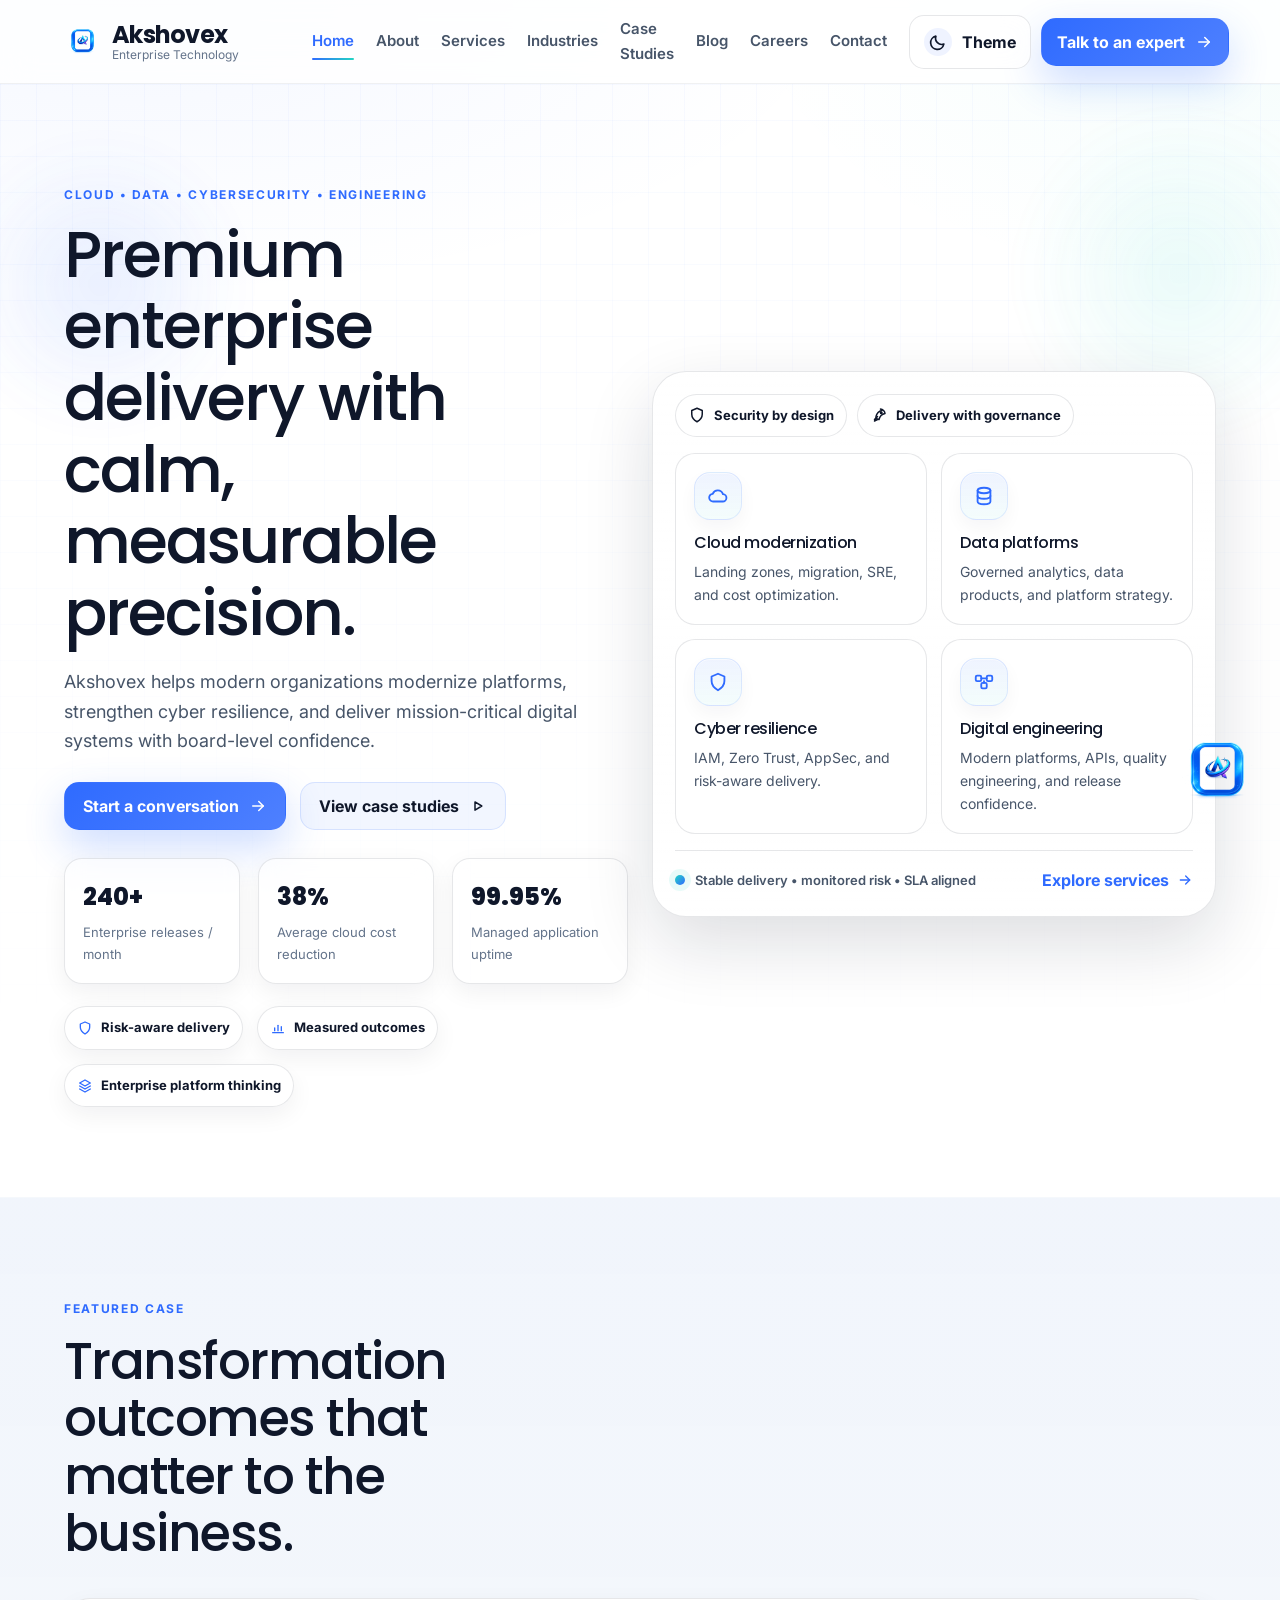
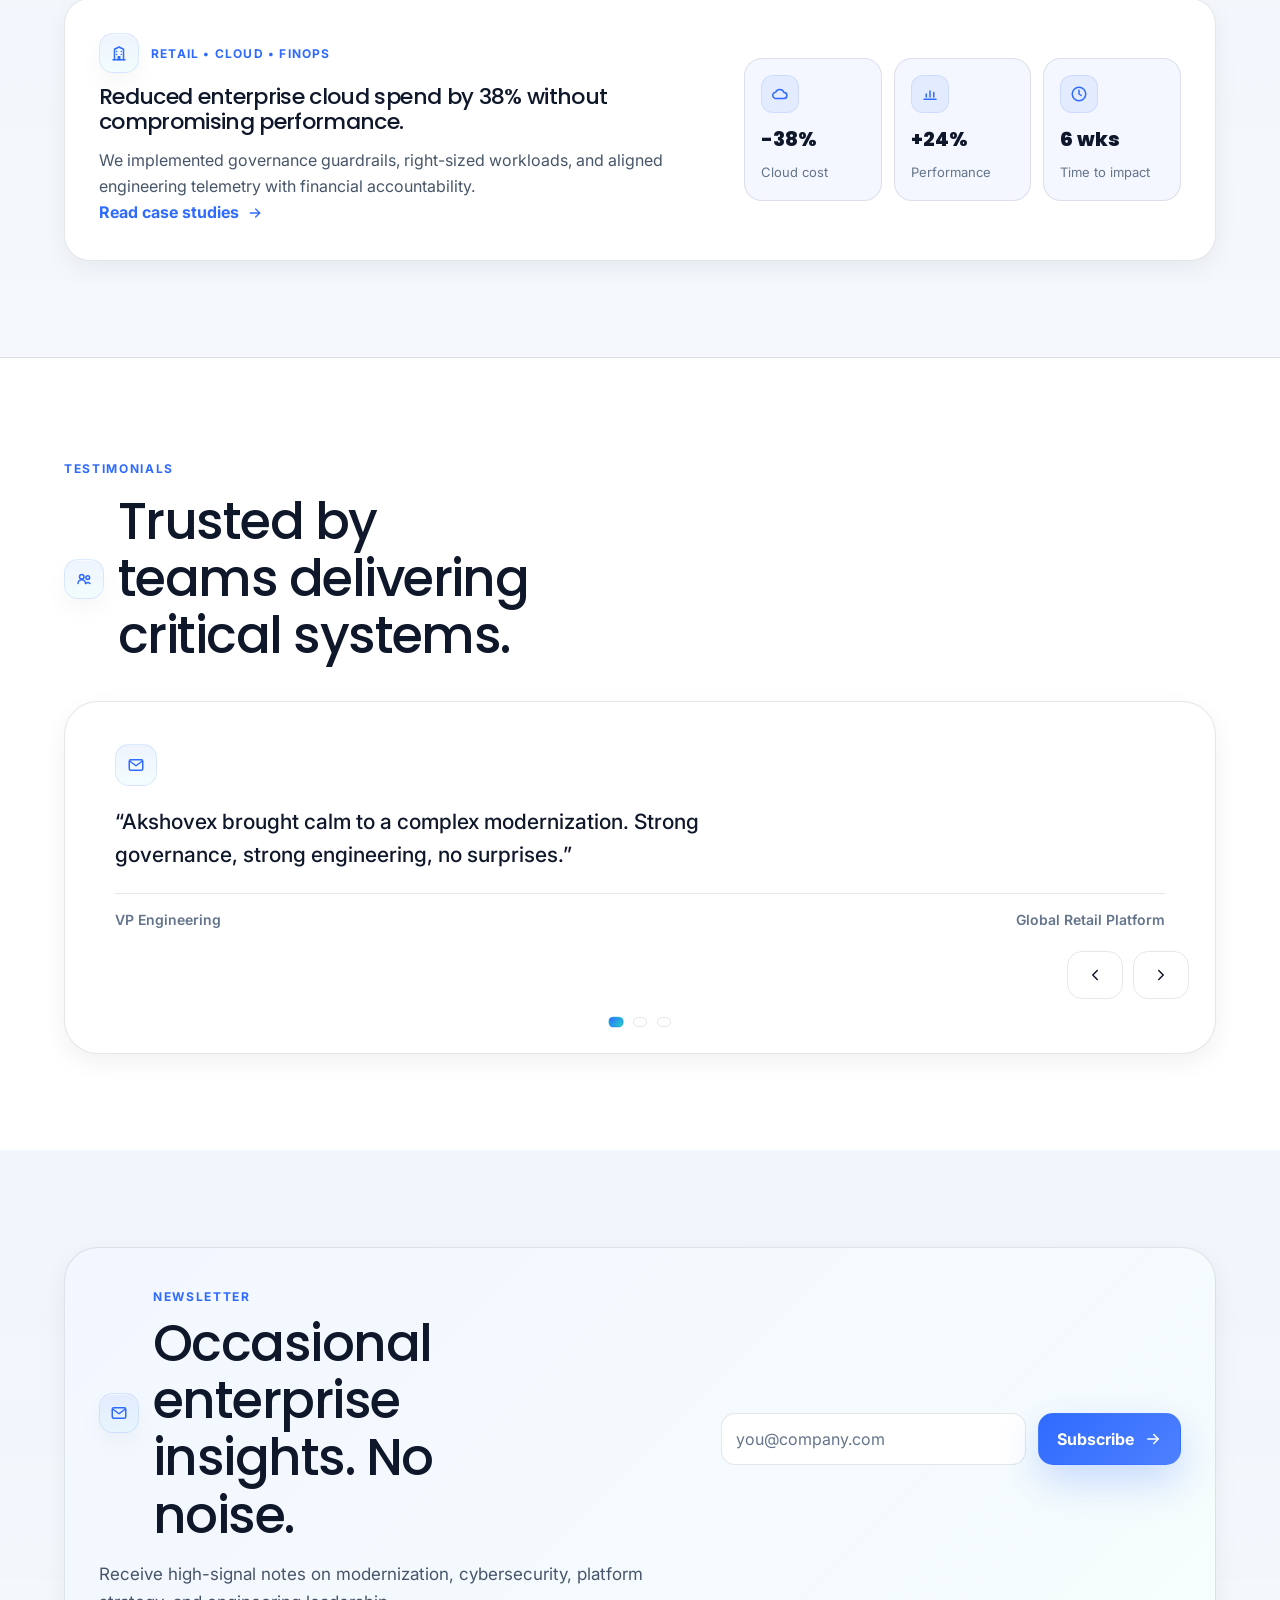
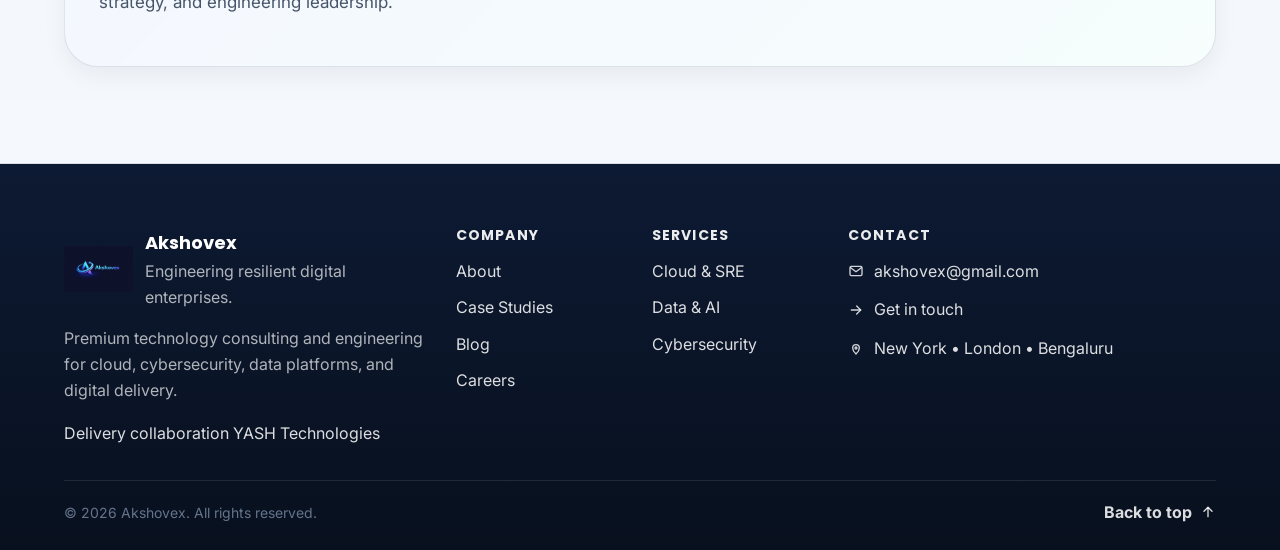
==== index.html @ a8eb772f "Update index.html" ====
<!doctype html>
<html lang="en" class="no-js" data-page="home">
<head>
  <meta charset="utf-8" />
  <meta name="viewport" content="width=device-width, initial-scale=1" />

  <title>Akshovex — Engineering resilient digital enterprises</title>
  <meta
    name="description"
    content="Akshovex is a premium enterprise technology partner for cloud, cybersecurity, data platforms, and digital engineering."
  />
  <meta name="theme-color" content="#2F6BFF" />
  <meta name="robots" content="index, follow" />
  <link rel="canonical" href="https://www.akshovex.com/" />

  <meta property="og:title" content="Akshovex — Engineering resilient digital enterprises" />
  <meta
    property="og:description"
    content="Premium enterprise consulting and engineering for cloud, data, security, and digital platforms."
  />
  <meta property="og:type" content="website" />
  <meta property="og:url" content="https://www.akshovex.com/" />

  <link rel="preconnect" href="https://fonts.googleapis.com" />
  <link rel="preconnect" href="https://fonts.gstatic.com" crossorigin />
  <link
    href="https://fonts.googleapis.com/css2?family=Inter:wght@400;500;600;700&family=Poppins:wght@600;700;800&display=swap"
    rel="stylesheet"
  />

  <link
    href="https://cdn.jsdelivr.net/npm/bootstrap@5.3.3/dist/css/bootstrap.min.css"
    rel="stylesheet"
    integrity="sha384-QWTKZyjpPEjISv5WaRU9OFeRpok6YctnYmDr5pNlyT2bRjXh0JMhjY6hW+ALEwIH"
    crossorigin="anonymous"
  />

  <link rel="stylesheet" href="main.css" />
</head>

<body>
  <svg xmlns="http://www.w3.org/2000/svg" style="position:absolute;width:0;height:0;overflow:hidden">
    <symbol id="icon-arrow" viewBox="0 0 24 24">
      <path d="M5 12h14" fill="none" stroke="currentColor" stroke-width="2" stroke-linecap="round" stroke-linejoin="round"/>
      <path d="M13 6l6 6-6 6" fill="none" stroke="currentColor" stroke-width="2" stroke-linecap="round" stroke-linejoin="round"/>
    </symbol>

    <symbol id="icon-arrow-up" viewBox="0 0 24 24">
      <path d="M12 19V5" fill="none" stroke="currentColor" stroke-width="2" stroke-linecap="round" stroke-linejoin="round"/>
      <path d="M6 11l6-6 6 6" fill="none" stroke="currentColor" stroke-width="2" stroke-linecap="round" stroke-linejoin="round"/>
    </symbol>

    <symbol id="icon-play" viewBox="0 0 24 24">
      <path d="M8 6.5l9 5.5-9 5.5z" fill="none" stroke="currentColor" stroke-width="2" stroke-linecap="round" stroke-linejoin="round"/>
    </symbol>

    <symbol id="icon-moon" viewBox="0 0 24 24">
      <path d="M19 14.5A7.5 7.5 0 0 1 9.5 5a8 8 0 1 0 9.5 9.5z" fill="none" stroke="currentColor" stroke-width="2" stroke-linecap="round" stroke-linejoin="round"/>
    </symbol>

    <symbol id="icon-sun" viewBox="0 0 24 24">
      <circle cx="12" cy="12" r="4" fill="none" stroke="currentColor" stroke-width="2" stroke-linecap="round" stroke-linejoin="round"/>
      <path d="M12 2v2.5" fill="none" stroke="currentColor" stroke-width="2" stroke-linecap="round" stroke-linejoin="round"/>
      <path d="M12 19.5V22" fill="none" stroke="currentColor" stroke-width="2" stroke-linecap="round" stroke-linejoin="round"/>
      <path d="M2 12h2.5" fill="none" stroke="currentColor" stroke-width="2" stroke-linecap="round" stroke-linejoin="round"/>
      <path d="M19.5 12H22" fill="none" stroke="currentColor" stroke-width="2" stroke-linecap="round" stroke-linejoin="round"/>
      <path d="M4.9 4.9l1.8 1.8" fill="none" stroke="currentColor" stroke-width="2" stroke-linecap="round" stroke-linejoin="round"/>
      <path d="M17.3 17.3l1.8 1.8" fill="none" stroke="currentColor" stroke-width="2" stroke-linecap="round" stroke-linejoin="round"/>
      <path d="M4.9 19.1l1.8-1.8" fill="none" stroke="currentColor" stroke-width="2" stroke-linecap="round" stroke-linejoin="round"/>
      <path d="M17.3 6.7l1.8-1.8" fill="none" stroke="currentColor" stroke-width="2" stroke-linecap="round" stroke-linejoin="round"/>
    </symbol>

    <symbol id="icon-chevron-left" viewBox="0 0 24 24">
      <path d="M15 18l-6-6 6-6" fill="none" stroke="currentColor" stroke-width="2" stroke-linecap="round" stroke-linejoin="round"/>
    </symbol>

    <symbol id="icon-chevron-right" viewBox="0 0 24 24">
      <path d="M9 18l6-6-6-6" fill="none" stroke="currentColor" stroke-width="2" stroke-linecap="round" stroke-linejoin="round"/>
    </symbol>

    <symbol id="icon-cloud" viewBox="0 0 24 24">
      <path d="M7 18h10a4 4 0 0 0 .4-8A6 6 0 0 0 6.2 9.6 3.5 3.5 0 0 0 7 18z" fill="none" stroke="currentColor" stroke-width="2" stroke-linecap="round" stroke-linejoin="round"/>
    </symbol>

    <symbol id="icon-data" viewBox="0 0 24 24">
      <rect x="4" y="5" width="16" height="4" rx="1" fill="none" stroke="currentColor" stroke-width="2" stroke-linecap="round" stroke-linejoin="round"/>
      <rect x="4" y="10" width="11" height="4" rx="1" fill="none" stroke="currentColor" stroke-width="2" stroke-linecap="round" stroke-linejoin="round"/>
      <rect x="4" y="15" width="14" height="4" rx="1" fill="none" stroke="currentColor" stroke-width="2" stroke-linecap="round" stroke-linejoin="round"/>
    </symbol>

    <symbol id="icon-database" viewBox="0 0 24 24">
      <ellipse cx="12" cy="6" rx="7" ry="3" fill="none" stroke="currentColor" stroke-width="2" stroke-linecap="round" stroke-linejoin="round"/>
      <path d="M5 6v6c0 1.7 3.1 3 7 3s7-1.3 7-3V6" fill="none" stroke="currentColor" stroke-width="2" stroke-linecap="round" stroke-linejoin="round"/>
      <path d="M5 12v6c0 1.7 3.1 3 7 3s7-1.3 7-3v-6" fill="none" stroke="currentColor" stroke-width="2" stroke-linecap="round" stroke-linejoin="round"/>
    </symbol>

    <symbol id="icon-lock" viewBox="0 0 24 24">
      <rect x="5" y="11" width="14" height="9" rx="2" fill="none" stroke="currentColor" stroke-width="2" stroke-linecap="round" stroke-linejoin="round"/>
      <path d="M8 11V8a4 4 0 0 1 8 0v3" fill="none" stroke="currentColor" stroke-width="2" stroke-linecap="round" stroke-linejoin="round"/>
    </symbol>

    <symbol id="icon-code" viewBox="0 0 24 24">
      <path d="M9 8l-4 4 4 4" fill="none" stroke="currentColor" stroke-width="2" stroke-linecap="round" stroke-linejoin="round"/>
      <path d="M15 8l4 4-4 4" fill="none" stroke="currentColor" stroke-width="2" stroke-linecap="round" stroke-linejoin="round"/>
      <path d="M13 5l-2 14" fill="none" stroke="currentColor" stroke-width="2" stroke-linecap="round" stroke-linejoin="round"/>
    </symbol>

    <symbol id="icon-shield" viewBox="0 0 24 24">
      <path d="M12 3l7 3v5c0 5-3.5 8-7 10-3.5-2-7-5-7-10V6l7-3z" fill="none" stroke="currentColor" stroke-width="2" stroke-linecap="round" stroke-linejoin="round"/>
    </symbol>

    <symbol id="icon-rocket" viewBox="0 0 24 24">
      <path d="M14 4c3 0 6 3 6 6-4 .9-7.1 4-8 8-3 0-4-1-4-4 .9-4 4-7.1 8-8z" fill="none" stroke="currentColor" stroke-width="2" stroke-linecap="round" stroke-linejoin="round"/>
      <path d="M10 14l-4 4" fill="none" stroke="currentColor" stroke-width="2" stroke-linecap="round" stroke-linejoin="round"/>
      <path d="M8 16l-2 4 4-2" fill="none" stroke="currentColor" stroke-width="2" stroke-linecap="round" stroke-linejoin="round"/>
      <circle cx="15" cy="9" r="1" fill="none" stroke="currentColor" stroke-width="2" stroke-linecap="round" stroke-linejoin="round"/>
    </symbol>

    <symbol id="icon-mail" viewBox="0 0 24 24">
      <rect x="3" y="5" width="18" height="14" rx="2" fill="none" stroke="currentColor" stroke-width="2" stroke-linecap="round" stroke-linejoin="round"/>
      <path d="M4 7l8 6 8-6" fill="none" stroke="currentColor" stroke-width="2" stroke-linecap="round" stroke-linejoin="round"/>
    </symbol>

    <symbol id="icon-location" viewBox="0 0 24 24">
      <path d="M12 21s-5-4.5-5-9a5 5 0 1 1 10 0c0 4.5-5 9-5 9z" fill="none" stroke="currentColor" stroke-width="2" stroke-linecap="round" stroke-linejoin="round"/>
      <circle cx="12" cy="12" r="1.5" fill="none" stroke="currentColor" stroke-width="2" stroke-linecap="round" stroke-linejoin="round"/>
    </symbol>

    <symbol id="icon-clock" viewBox="0 0 24 24">
      <circle cx="12" cy="12" r="9" fill="none" stroke="currentColor" stroke-width="2" stroke-linecap="round" stroke-linejoin="round"/>
      <path d="M12 7v5l3 2" fill="none" stroke="currentColor" stroke-width="2" stroke-linecap="round" stroke-linejoin="round"/>
    </symbol>

    <symbol id="icon-users" viewBox="0 0 24 24">
      <circle cx="9" cy="9" r="3" fill="none" stroke="currentColor" stroke-width="2" stroke-linecap="round" stroke-linejoin="round"/>
      <circle cx="17" cy="10" r="2.5" fill="none" stroke="currentColor" stroke-width="2" stroke-linecap="round" stroke-linejoin="round"/>
      <path d="M4 18a5 5 0 0 1 10 0" fill="none" stroke="currentColor" stroke-width="2" stroke-linecap="round" stroke-linejoin="round"/>
      <path d="M14.5 18a4 4 0 0 1 5.5 0" fill="none" stroke="currentColor" stroke-width="2" stroke-linecap="round" stroke-linejoin="round"/>
    </symbol>

    <symbol id="icon-analytics" viewBox="0 0 24 24">
      <path d="M4 19h16" fill="none" stroke="currentColor" stroke-width="2" stroke-linecap="round" stroke-linejoin="round"/>
      <path d="M7 16v-4" fill="none" stroke="currentColor" stroke-width="2" stroke-linecap="round" stroke-linejoin="round"/>
      <path d="M12 16V8" fill="none" stroke="currentColor" stroke-width="2" stroke-linecap="round" stroke-linejoin="round"/>
      <path d="M17 16v-6" fill="none" stroke="currentColor" stroke-width="2" stroke-linecap="round" stroke-linejoin="round"/>
    </symbol>

    <symbol id="icon-server" viewBox="0 0 24 24">
      <rect x="4" y="4" width="16" height="6" rx="1.5" fill="none" stroke="currentColor" stroke-width="2" stroke-linecap="round" stroke-linejoin="round"/>
      <rect x="4" y="14" width="16" height="6" rx="1.5" fill="none" stroke="currentColor" stroke-width="2" stroke-linecap="round" stroke-linejoin="round"/>
      <path d="M8 7h.01" fill="none" stroke="currentColor" stroke-width="2" stroke-linecap="round" stroke-linejoin="round"/>
      <path d="M8 17h.01" fill="none" stroke="currentColor" stroke-width="2" stroke-linecap="round" stroke-linejoin="round"/>
      <path d="M12 10v4" fill="none" stroke="currentColor" stroke-width="2" stroke-linecap="round" stroke-linejoin="round"/>
    </symbol>

    <symbol id="icon-ai" viewBox="0 0 24 24">
      <rect x="7" y="7" width="10" height="10" rx="2" fill="none" stroke="currentColor" stroke-width="2" stroke-linecap="round" stroke-linejoin="round"/>
      <path d="M9 2v3" fill="none" stroke="currentColor" stroke-width="2" stroke-linecap="round" stroke-linejoin="round"/>
      <path d="M15 2v3" fill="none" stroke="currentColor" stroke-width="2" stroke-linecap="round" stroke-linejoin="round"/>
      <path d="M9 19v3" fill="none" stroke="currentColor" stroke-width="2" stroke-linecap="round" stroke-linejoin="round"/>
      <path d="M15 19v3" fill="none" stroke="currentColor" stroke-width="2" stroke-linecap="round" stroke-linejoin="round"/>
      <path d="M2 9h3" fill="none" stroke="currentColor" stroke-width="2" stroke-linecap="round" stroke-linejoin="round"/>
      <path d="M2 15h3" fill="none" stroke="currentColor" stroke-width="2" stroke-linecap="round" stroke-linejoin="round"/>
      <path d="M19 9h3" fill="none" stroke="currentColor" stroke-width="2" stroke-linecap="round" stroke-linejoin="round"/>
      <path d="M19 15h3" fill="none" stroke="currentColor" stroke-width="2" stroke-linecap="round" stroke-linejoin="round"/>
      <path d="M10 14l2-4 2 4" fill="none" stroke="currentColor" stroke-width="2" stroke-linecap="round" stroke-linejoin="round"/>
      <path d="M10.8 12.5h2.4" fill="none" stroke="currentColor" stroke-width="2" stroke-linecap="round" stroke-linejoin="round"/>
    </symbol>

    <symbol id="icon-cybersecurity" viewBox="0 0 24 24">
      <path d="M12 3l7 3v5c0 5-3.5 8-7 10-3.5-2-7-5-7-10V6l7-3z" fill="none" stroke="currentColor" stroke-width="2" stroke-linecap="round" stroke-linejoin="round"/>
      <rect x="9" y="11" width="6" height="5" rx="1" fill="none" stroke="currentColor" stroke-width="2" stroke-linecap="round" stroke-linejoin="round"/>
      <path d="M10 11V9.8a2 2 0 1 1 4 0V11" fill="none" stroke="currentColor" stroke-width="2" stroke-linecap="round" stroke-linejoin="round"/>
    </symbol>

    <symbol id="icon-integration" viewBox="0 0 24 24">
      <rect x="3" y="5" width="6" height="6" rx="1.5" fill="none" stroke="currentColor" stroke-width="2" stroke-linecap="round" stroke-linejoin="round"/>
      <rect x="15" y="5" width="6" height="6" rx="1.5" fill="none" stroke="currentColor" stroke-width="2" stroke-linecap="round" stroke-linejoin="round"/>
      <rect x="9" y="13" width="6" height="6" rx="1.5" fill="none" stroke="currentColor" stroke-width="2" stroke-linecap="round" stroke-linejoin="round"/>
      <path d="M9 8h6" fill="none" stroke="currentColor" stroke-width="2" stroke-linecap="round" stroke-linejoin="round"/>
      <path d="M12 11v2" fill="none" stroke="currentColor" stroke-width="2" stroke-linecap="round" stroke-linejoin="round"/>
    </symbol>

    <symbol id="icon-platform" viewBox="0 0 24 24">
      <path d="M12 3l8 4.5-8 4.5-8-4.5 8-4.5z" fill="none" stroke="currentColor" stroke-width="2" stroke-linecap="round" stroke-linejoin="round"/>
      <path d="M4 12l8 4.5 8-4.5" fill="none" stroke="currentColor" stroke-width="2" stroke-linecap="round" stroke-linejoin="round"/>
      <path d="M4 16.5L12 21l8-4.5" fill="none" stroke="currentColor" stroke-width="2" stroke-linecap="round" stroke-linejoin="round"/>
    </symbol>

    <symbol id="icon-enterprise" viewBox="0 0 24 24">
      <path d="M4 21h16" fill="none" stroke="currentColor" stroke-width="2" stroke-linecap="round" stroke-linejoin="round"/>
      <path d="M6 21V7l6-3 6 3v14" fill="none" stroke="currentColor" stroke-width="2" stroke-linecap="round" stroke-linejoin="round"/>
      <path d="M9 10h.01" fill="none" stroke="currentColor" stroke-width="2" stroke-linecap="round" stroke-linejoin="round"/>
      <path d="M15 10h.01" fill="none" stroke="currentColor" stroke-width="2" stroke-linecap="round" stroke-linejoin="round"/>
      <path d="M9 14h.01" fill="none" stroke="currentColor" stroke-width="2" stroke-linecap="round" stroke-linejoin="round"/>
      <path d="M15 14h.01" fill="none" stroke="currentColor" stroke-width="2" stroke-linecap="round" stroke-linejoin="round"/>
      <path d="M11 21v-4h2v4" fill="none" stroke="currentColor" stroke-width="2" stroke-linecap="round" stroke-linejoin="round"/>
    </symbol>
  </svg>

  <a class="skip-link" href="#main">Skip to content</a>

  <div class="site-loader" id="siteLoader" aria-hidden="true">
    <div class="site-loader__inner" role="status" aria-label="Loading">
      <div class="site-loader__spinner"></div>
      <div class="site-loader__brand">Akshovex</div>
    </div>
  </div>

  <button class="back-to-top" id="backToTop" type="button" aria-label="Back to top">
    <svg class="icon" aria-hidden="true">
      <use href="#icon-arrow-up"></use>
    </svg>
  </button>

  <header class="site-header" id="top">
    <div class="container">
      <div class="site-header__inner">
        <a class="brand" href="index.html" aria-label="Akshovex home">
          <span class="brand__mark">
            <img src="logo-icon.png" alt="Akshovex logo">
          </span>

          <span class="brand__text">
            <span class="brand__name">Akshovex</span>
            <span class="brand__tag">Enterprise Technology</span>
          </span>
        </a>

        <nav class="site-nav" aria-label="Primary navigation">
          <button
            class="site-nav__toggle"
            id="navToggle"
            type="button"
            aria-label="Open menu"
            aria-controls="navMenu"
            aria-expanded="false"
          >
            <span class="site-nav__toggle-line"></span>
          </button>

          <div class="site-nav__menu" id="navMenu">
            <a class="site-nav__link is-active" href="index.html">Home</a>
            <a class="site-nav__link" href="about.html">About</a>
            <a class="site-nav__link" href="services.html">Services</a>
            <a class="site-nav__link" href="industries.html">Industries</a>
            <a class="site-nav__link" href="case-studies.html">Case Studies</a>
            <a class="site-nav__link" href="blog.html">Blog</a>
            <a class="site-nav__link" href="careers.html">Careers</a>
            <a class="site-nav__link" href="contact.html">Contact</a>

            <div class="site-nav__actions">
              <button
                class="btn btn--ghost btn--theme"
                id="themeToggle"
                type="button"
                aria-label="Toggle theme"
                title="Toggle theme"
              >
                <span class="btn__icon btn__icon--theme" aria-hidden="true">
                  <svg class="icon icon--theme" id="themeIcon" viewBox="0 0 24 24">
                    <use href="#icon-moon"></use>
                  </svg>
                </span>
                <span class="btn__label">Theme</span>
              </button>

              <a class="btn btn--primary" href="contact.html">
                <span class="btn__label">Talk to an expert</span>
                <span class="btn__icon" aria-hidden="true">
                  <svg class="icon">
                    <use href="#icon-arrow"></use>
                  </svg>
                </span>
              </a>
            </div>
          </div>
        </nav>
      </div>
    </div>
  </header>

  <main id="main">
    <section class="hero section hero--premium">
      <div class="hero__bg">
        <span class="hero__orb hero__orb--1" aria-hidden="true"></span>
        <span class="hero__orb hero__orb--2" aria-hidden="true"></span>
        <span class="hero__grid" aria-hidden="true"></span>
      </div>

      <div class="container">
        <div class="row align-items-center gy-5">
          <div class="col-lg-6">
            <p class="eyebrow reveal">Cloud • Data • Cybersecurity • Engineering</p>

            <h1 class="hero__title reveal">
              Premium enterprise delivery with calm, measurable precision.
            </h1>

            <p class="hero__text reveal">
              Akshovex helps modern organizations modernize platforms, strengthen cyber resilience,
              and deliver mission-critical digital systems with board-level confidence.
            </p>

            <div class="hero__actions reveal">
              <a class="btn btn--primary" href="contact.html">
                <span class="btn__label">Start a conversation</span>
                <span class="btn__icon" aria-hidden="true">
                  <svg class="icon">
                    <use href="#icon-arrow"></use>
                  </svg>
                </span>
              </a>

              <a class="btn btn--soft" href="case-studies.html">
                <span class="btn__label">View case studies</span>
                <span class="btn__icon" aria-hidden="true">
                  <svg class="icon">
                    <use href="#icon-play"></use>
                  </svg>
                </span>
              </a>
            </div>

            <div class="hero__stats reveal">
              <div class="stat">
                <span class="stat__value" data-counter data-to="240" data-suffix="+">0</span>
                <span class="stat__label">Enterprise releases / month</span>
              </div>

              <div class="stat">
                <span class="stat__value" data-counter data-to="38" data-suffix="%">0</span>
                <span class="stat__label">Average cloud cost reduction</span>
              </div>

              <div class="stat">
                <span class="stat__value" data-counter data-to="99.95" data-decimals="2" data-suffix="%">0</span>
                <span class="stat__label">Managed application uptime</span>
              </div>
            </div>

            <div class="hero-trust reveal" aria-label="Positioning highlights">
              <div class="hero-trust__item">
                <svg class="icon" aria-hidden="true">
                  <use href="#icon-shield"></use>
                </svg>
                <span>Risk-aware delivery</span>
              </div>

              <div class="hero-trust__item">
                <svg class="icon" aria-hidden="true">
                  <use href="#icon-analytics"></use>
                </svg>
                <span>Measured outcomes</span>
              </div>

              <div class="hero-trust__item">
                <svg class="icon" aria-hidden="true">
                  <use href="#icon-platform"></use>
                </svg>
                <span>Enterprise platform thinking</span>
              </div>
            </div>
          </div>

          <div class="col-lg-6">
            <div class="hero-panel reveal">
              <div class="hero-panel__badges">
                <span class="pill">
                  <svg class="icon" aria-hidden="true">
                    <use href="#icon-shield"></use>
                  </svg>
                  Security by design
                </span>

                <span class="pill">
                  <svg class="icon" aria-hidden="true">
                    <use href="#icon-rocket"></use>
                  </svg>
                  Delivery with governance
                </span>
              </div>

              <div class="hero-panel__grid">
                <article class="mini-card">
                  <div class="mini-card__icon">
                    <svg class="icon" aria-hidden="true">
                      <use href="#icon-cloud"></use>
                    </svg>
                  </div>
                  <h3 class="mini-card__title">Cloud modernization</h3>
                  <p class="mini-card__text">Landing zones, migration, SRE, and cost optimization.</p>
                </article>

                <article class="mini-card">
                  <div class="mini-card__icon">
                    <svg class="icon" aria-hidden="true">
                      <use href="#icon-database"></use>
                    </svg>
                  </div>
                  <h3 class="mini-card__title">Data platforms</h3>
                  <p class="mini-card__text">Governed analytics, data products, and platform strategy.</p>
                </article>

                <article class="mini-card">
                  <div class="mini-card__icon">
                    <svg class="icon" aria-hidden="true">
                      <use href="#icon-shield"></use>
                    </svg>
                  </div>
                  <h3 class="mini-card__title">Cyber resilience</h3>
                  <p class="mini-card__text">IAM, Zero Trust, AppSec, and risk-aware delivery.</p>
                </article>

                <article class="mini-card">
                  <div class="mini-card__icon">
                    <svg class="icon" aria-hidden="true">
                      <use href="#icon-integration"></use>
                    </svg>
                  </div>
                  <h3 class="mini-card__title">Digital engineering</h3>
                  <p class="mini-card__text">Modern platforms, APIs, quality engineering, and release confidence.</p>
                </article>
              </div>

              <div class="hero-panel__footer">
                <span class="signal">
                  <span class="signal__dot"></span>
                  Stable delivery • monitored risk • SLA aligned
                </span>

                <a class="text-link" href="services.html">
                  Explore services
                  <svg class="icon icon--sm" aria-hidden="true">
                    <use href="#icon-arrow"></use>
                  </svg>
                </a>
              </div>
            </div>
          </div>
        </div>
      </div>
    </section>

    <section class="section section--alt">
      <div class="container">
        <div class="section-heading">
          <p class="section-heading__kicker reveal">Featured case</p>
          <h2 class="section-heading__title reveal">Transformation outcomes that matter to the business.</h2>
        </div>

        <article class="card card--case reveal">
          <div class="row align-items-center g-4">
            <div class="col-lg-7">
              <div class="card__meta-wrap">
                <span class="icon-badge icon-badge--sm" aria-hidden="true">
                  <svg class="icon">
                    <use href="#icon-enterprise"></use>
                  </svg>
                </span>
                <p class="card__meta">Retail • Cloud • FinOps</p>
              </div>

              <h3 class="card__title">Reduced enterprise cloud spend by 38% without compromising performance.</h3>
              <p class="card__text">
                We implemented governance guardrails, right-sized workloads, and aligned engineering telemetry
                with financial accountability.
              </p>

              <a class="text-link" href="case-studies.html">
                Read case studies
                <svg class="icon icon--sm" aria-hidden="true">
                  <use href="#icon-arrow"></use>
                </svg>
              </a>
            </div>

            <div class="col-lg-5">
              <div class="metric-grid">
                <div class="metric">
                  <div class="metric__icon">
                    <svg class="icon" aria-hidden="true">
                      <use href="#icon-cloud"></use>
                    </svg>
                  </div>
                  <span class="metric__value">-38%</span>
                  <span class="metric__label">Cloud cost</span>
                </div>

                <div class="metric">
                  <div class="metric__icon">
                    <svg class="icon" aria-hidden="true">
                      <use href="#icon-analytics"></use>
                    </svg>
                  </div>
                  <span class="metric__value">+24%</span>
                  <span class="metric__label">Performance</span>
                </div>

                <div class="metric">
                  <div class="metric__icon">
                    <svg class="icon" aria-hidden="true">
                      <use href="#icon-clock"></use>
                    </svg>
                  </div>
                  <span class="metric__value">6 wks</span>
                  <span class="metric__label">Time to impact</span>
                </div>
              </div>
            </div>
          </div>
        </article>
      </div>
    </section>

    <section class="section">
      <div class="container">
        <div class="section-heading">
          <p class="section-heading__kicker reveal">Testimonials</p>
          <div class="section-heading__title-row reveal">
            <span class="icon-badge icon-badge--sm" aria-hidden="true">
              <svg class="icon">
                <use href="#icon-users"></use>
              </svg>
            </span>
            <h2 class="section-heading__title mb-0">Trusted by teams delivering critical systems.</h2>
          </div>
        </div>

        <div class="testimonial-slider reveal" data-slider>
          <div class="testimonial-slider__viewport">
            <div class="testimonial-slider__track" data-slider-track>
              <article class="testimonial-slide" data-slide>
                <div class="testimonial-slide__quote-icon" aria-hidden="true">
                  <svg class="icon">
                    <use href="#icon-mail"></use>
                  </svg>
                </div>
                <p class="testimonial-slide__text">
                  “Akshovex brought calm to a complex modernization. Strong governance, strong engineering, no surprises.”
                </p>
                <div class="testimonial-slide__meta">
                  <span>VP Engineering</span>
                  <span>Global Retail Platform</span>
                </div>
              </article>

              <article class="testimonial-slide" data-slide>
                <div class="testimonial-slide__quote-icon" aria-hidden="true">
                  <svg class="icon">
                    <use href="#icon-mail"></use>
                  </svg>
                </div>
                <p class="testimonial-slide__text">
                  “They improved release quality while increasing delivery velocity. The team operated like a true partner.”
                </p>
                <div class="testimonial-slide__meta">
                  <span>Bindhu Santhosh, Director of Digital Delivery</span>
                  <span>Healthcare Services</span>
                </div>
              </article>

              <article class="testimonial-slide" data-slide>
                <div class="testimonial-slide__quote-icon" aria-hidden="true">
                  <svg class="icon">
                    <use href="#icon-mail"></use>
                  </svg>
                </div>
                <p class="testimonial-slide__text">
                  “Security programs normally slow teams down. This one made us stronger and faster at the same time.”
                </p>
                <div class="testimonial-slide__meta">
                  <span>CISO Office</span>
                  <span>Financial Institution</span>
                </div>
              </article>
            </div>
          </div>

          <div class="testimonial-slider__controls">
            <button class="btn btn--ghost" type="button" data-slider-prev aria-label="Previous testimonial">
              <svg class="icon" aria-hidden="true">
                <use href="#icon-chevron-left"></use>
              </svg>
            </button>

            <button class="btn btn--ghost" type="button" data-slider-next aria-label="Next testimonial">
              <svg class="icon" aria-hidden="true">
                <use href="#icon-chevron-right"></use>
              </svg>
            </button>
          </div>

          <div class="testimonial-slider__dots">
            <button class="slider-dot is-active" type="button" data-slider-dot="0" aria-label="Go to slide 1"></button>
            <button class="slider-dot" type="button" data-slider-dot="1" aria-label="Go to slide 2"></button>
            <button class="slider-dot" type="button" data-slider-dot="2" aria-label="Go to slide 3"></button>
          </div>
        </div>
      </div>
    </section>

    <section class="section section--alt">
      <div class="container">
        <div class="newsletter reveal">
          <div class="newsletter__copy">
            <div class="section-heading__title-row">
              <span class="icon-badge icon-badge--sm" aria-hidden="true">
                <svg class="icon">
                  <use href="#icon-mail"></use>
                </svg>
              </span>
              <div>
                <p class="section-heading__kicker mb-2">Newsletter</p>
                <h2 class="section-heading__title mb-0">Occasional enterprise insights. No noise.</h2>
              </div>
            </div>

            <p class="section-heading__text mt-3">
              Receive high-signal notes on modernization, cybersecurity, platform strategy, and engineering leadership.
            </p>
          </div>

          <form
            class="newsletter__form"
            id="newsletterForm"
            action="https://formspree.io/f/meerzjlp"
            method="POST"
            novalidate
          >
            <label class="visually-hidden" for="newsletterEmail">Email address</label>
            <input
              class="input input--sm"
              type="email"
              id="newsletterEmail"
              name="email"
              placeholder="you@company.com"
              required
            />
            <button class="btn btn--primary" type="submit">
              <span class="btn__label">Subscribe</span>
              <span class="btn__icon" aria-hidden="true">
                <svg class="icon">
                  <use href="#icon-arrow"></use>
                </svg>
              </span>
            </button>
            <div class="form-status" id="newsletterStatus" role="status" aria-live="polite"></div>
          </form>
        </div>
      </div>
    </section>
  </main>

<footer class="site-footer" aria-label="Footer">
  <div class="container">
    <div class="row gy-4">
      <div class="col-lg-4">
        <div class="footer-brand">
          <div class="footer-brand__top">
            <span class="brand__mark">
              <img src="logo-full.png" alt="Akshovex logo">
            </span>

            <div>
              <div class="footer-brand__name">Akshovex</div>
              <div class="footer-brand__tag">Engineering resilient digital enterprises.</div>
            </div>
          </div>

          <p class="footer-brand__text">
            Premium technology consulting and engineering for cloud, cybersecurity, data platforms, and digital delivery.
          </p>
        </div>
      </div>

      <div class="col-6 col-lg-2">
        <h3 class="footer-title">Company</h3>
        <ul class="footer-list">
          <li><a href="about.html">About</a></li>
          <li><a href="case-studies.html">Case Studies</a></li>
          <li><a href="blog.html">Blog</a></li>
          <li><a href="careers.html">Careers</a></li>
        </ul>
      </div>

      <div class="col-6 col-lg-2">
        <h3 class="footer-title">Services</h3>
        <ul class="footer-list">
          <li><a href="services.html">Cloud &amp; SRE</a></li>
          <li><a href="services.html">Data &amp; AI</a></li>
          <li><a href="services.html">Cybersecurity</a></li>
        </ul>
      </div>

      <div class="col-lg-4">
        <h3 class="footer-title">Contact</h3>
        <ul class="footer-list footer-contact-list">
          <li>
            <a href="mailto:akshovex@gmail.com">
              <svg class="icon icon--sm" aria-hidden="true">
                <use href="#icon-mail"></use>
              </svg>
              <span>akshovex@gmail.com</span>
            </a>
          </li>

          <li>
            <a href="contact.html">
              <svg class="icon icon--sm" aria-hidden="true">
                <use href="#icon-arrow"></use>
              </svg>
              <span>Get in touch</span>
            </a>
          </li>

          <li>
            <span class="footer-contact-item">
              <svg class="icon icon--sm" aria-hidden="true">
                <use href="#icon-location"></use>
              </svg>
              <span>New York • London • Bengaluru</span>
            </span>
          </li>
        </ul>
      </div>
    </div>

    <div class="footer-collab-strip">
      <span class="footer-collab-strip__label">Delivery collaboration</span>
      <span class="footer-collab-strip__name">YASH Technologies</span>
    </div>

    <div class="site-footer__bottom">
      <small>© <span id="year"></span> Akshovex. All rights reserved.</small>
      <a class="text-link" href="#top">
        Back to top
        <svg class="icon icon--sm" aria-hidden="true">
          <use href="#icon-arrow-up"></use>
        </svg>
      </a>
    </div>
  </div>
</footer>

  <!-- Ask Akshovex Chatbot -->
  <button
    class="ak-chatbot-toggle"
    id="akChatbotToggle"
    type="button"
    aria-label="Open Ask Akshovex assistant"
    aria-controls="akChatbot"
    aria-expanded="false"
  >
    <span class="ak-chatbot-toggle__ring"></span>
    <span class="ak-chatbot-toggle__logo">
      <img src="logo-icon.png" alt="Akshovex assistant logo">
    </span>
  </button>

  <aside
    class="ak-chatbot"
    id="akChatbot"
    aria-label="Ask Akshovex chatbot"
    aria-hidden="true"
  >
    <div class="ak-chatbot__header">
      <div class="ak-chatbot__brand">
        <div class="ak-chatbot__avatar">
          <img src="logo-icon.png" alt="Ask Akshovex">
          <span class="ak-chatbot__status"></span>
        </div>

        <div>
          <h3 class="ak-chatbot__title">Ask Akshovex</h3>
          <p class="ak-chatbot__subtitle">Akshovex virtual assistant</p>
        </div>
      </div>

      <button
        class="ak-chatbot__close"
        id="akChatbotClose"
        type="button"
        aria-label="Close chatbot"
      >
        ×
      </button>
    </div>

    <div class="ak-chatbot__body" id="akChatbotBody">
      <div class="ak-chatbot__message ak-chatbot__message--bot">
        <div class="ak-chatbot__message-avatar">
          <img src="logo-icon.png" alt="Ask Akshovex">
        </div>
        <div class="ak-chatbot__bubble">
          Hello, I’m Ask Akshovex. I can help you explore Akshovex services, case studies, careers, contact options, and enterprise capabilities.
        </div>
      </div>
    </div>

    <div class="ak-chatbot__quick">
      <button class="ak-chatbot__chip" type="button" data-chatbot-question="What services do you offer?">
        Services
      </button>
      <button class="ak-chatbot__chip" type="button" data-chatbot-question="Show me case studies">
        Case Studies
      </button>
      <button class="ak-chatbot__chip" type="button" data-chatbot-question="How can I contact Akshovex?">
        Contact
      </button>
      <button class="ak-chatbot__chip" type="button" data-chatbot-question="Tell me about careers at Akshovex">
        Careers
      </button>
    </div>

    <form class="ak-chatbot__form" id="akChatbotForm">
      <label class="visually-hidden" for="akChatbotInput">Type your message</label>
      <input
        class="ak-chatbot__input"
        id="akChatbotInput"
        type="text"
        placeholder="Ask Akshovex something..."
        autocomplete="off"
      >
      <button class="ak-chatbot__send" type="submit" aria-label="Send message">
        Send
      </button>
    </form>
  </aside>

  <script src="main.js" defer></script>
</body>
</html>
---- main.css ----
/* =========================================================
   AKSHOVEX - MAIN CSS
   Premium enterprise design system
   Beginner-friendly version
   ========================================================= */

:root {
  --primary: #2f6bff;
  --primary-strong: #1f56d8;
  --accent: #23d5c3;
  --secondary: #0b1b3a;

  --bg: #ffffff;
  --bg-soft: #f5f8fc;
  --bg-alt: #edf3fb;
  --surface: #ffffff;
  --surface-2: #f8fbff;

  --text: #0f172a;
  --text-soft: #475569;
  --text-faint: #64748b;

  --border: rgba(15, 23, 42, 0.1);
  --border-strong: rgba(15, 23, 42, 0.16);

  --success: #0ea56b;
  --danger: #d92d20;
  --warning: #f59e0b;

  --shadow-sm: 0 8px 24px rgba(15, 23, 42, 0.06);
  --shadow-md: 0 18px 50px rgba(15, 23, 42, 0.1);
  --shadow-lg: 0 26px 70px rgba(15, 23, 42, 0.14);

  --radius-sm: 12px;
  --radius-md: 18px;
  --radius-lg: 26px;
  --radius-xl: 34px;

  --container: 1200px;
  --header-h: 84px;

  --space-1: 8px;
  --space-2: 12px;
  --space-3: 16px;
  --space-4: 20px;
  --space-5: 24px;
  --space-6: 32px;
  --space-7: 40px;
  --space-8: 56px;
  --space-9: 72px;
  --space-10: 96px;

  --transition-fast: 220ms cubic-bezier(.2, .8, .2, 1);
  --transition-med: 420ms cubic-bezier(.2, .8, .2, 1);
  --transition-slow: 560ms cubic-bezier(.2, .8, .2, 1);

  --focus-ring: 0 0 0 4px rgba(47, 107, 255, 0.18);
}

html[data-theme="dark"] {
  --bg: #08111f;
  --bg-soft: #0d1728;
  --bg-alt: #0f1b2d;
  --surface: #0e1829;
  --surface-2: #132136;

  --text: #e8eef9;
  --text-soft: rgba(232, 238, 249, 0.76);
  --text-faint: rgba(232, 238, 249, 0.6);

  --border: rgba(255, 255, 255, 0.1);
  --border-strong: rgba(255, 255, 255, 0.16);

  --shadow-sm: 0 10px 28px rgba(0, 0, 0, 0.28);
  --shadow-md: 0 18px 52px rgba(0, 0, 0, 0.34);
  --shadow-lg: 0 28px 72px rgba(0, 0, 0, 0.42);

  --focus-ring: 0 0 0 4px rgba(35, 213, 195, 0.14);
}

/* =========================================================
   RESET / BASE
   ========================================================= */

*,
*::before,
*::after {
  box-sizing: border-box;
}

html {
  scroll-behavior: smooth;
}

html.no-js .reveal {
  opacity: 1;
  transform: none;
}

body {
  margin: 0;
  font-family: "Inter", system-ui, -apple-system, "Segoe UI", Roboto, Arial, sans-serif;
  color: var(--text);
  background:
    radial-gradient(1200px 500px at 10% 0%, rgba(47, 107, 255, 0.05), transparent 60%),
    radial-gradient(900px 500px at 100% 0%, rgba(35, 213, 195, 0.05), transparent 60%),
    var(--bg);
  line-height: 1.65;
  text-rendering: optimizeLegibility;
  -webkit-font-smoothing: antialiased;
  overflow-x: hidden;
}

img,
video {
  max-width: 100%;
  height: auto;
}

svg {
  display: inline-block;
  vertical-align: middle;
}

a {
  color: inherit;
  text-decoration: none;
}

button,
input,
select,
textarea {
  font: inherit;
}

button {
  border: 0;
  background: none;
  cursor: pointer;
}

:focus-visible {
  outline: none;
  box-shadow: var(--focus-ring);
}

::selection {
  background: rgba(47, 107, 255, 0.18);
}

main {
  min-height: 60vh;
}

h1,
h2,
h3,
h4,
h5,
h6 {
  margin: 0 0 12px;
  color: var(--text);
  font-family: "Poppins", "Inter", sans-serif;
  line-height: 1.12;
  letter-spacing: -0.03em;
}

p {
  margin: 0 0 16px;
  color: var(--text-soft);
}

small {
  color: var(--text-faint);
}

/* =========================================================
   TYPOGRAPHY / SECTION HELPERS
   ========================================================= */

.section-heading__kicker,
.eyebrow {
  display: inline-block;
  margin-bottom: 14px;
  color: var(--primary);
  font-size: 12px;
  font-weight: 700;
  letter-spacing: 0.14em;
  text-transform: uppercase;
}

.section-heading__title {
  font-size: clamp(32px, 4vw, 52px);
  max-width: 13ch;
}

.section-heading__text {
  max-width: 68ch;
  font-size: 17px;
}

.section-heading__title-row {
  display: flex;
  align-items: center;
  gap: 14px;
  flex-wrap: wrap;
}

.section-heading--narrow .section-heading__title {
  max-width: 14ch;
}

.container {
  max-width: var(--container);
  margin-inline: auto;
  padding-inline: 24px;
}

.section {
  position: relative;
  padding: var(--space-10) 0;
}

.section--alt {
  background:
    linear-gradient(180deg, rgba(47, 107, 255, 0.02), rgba(47, 107, 255, 0)),
    var(--bg-soft);
  border-top: 1px solid rgba(255, 255, 255, 0.02);
  border-bottom: 1px solid var(--border);
}

.page-hero {
  padding-top: 120px;
  padding-bottom: 56px;
}

.section-heading {
  margin-bottom: 36px;
}

.section-heading--narrow {
  max-width: 860px;
}

.skip-link {
  position: absolute;
  left: -9999px;
  top: 12px;
  z-index: 9999;
  padding: 10px 14px;
  border-radius: 10px;
  background: var(--surface);
  border: 1px solid var(--border);
  color: var(--text);
}

.skip-link:focus {
  left: 12px;
}

.visually-hidden {
  position: absolute !important;
  width: 1px;
  height: 1px;
  margin: -1px;
  padding: 0;
  overflow: hidden;
  clip-path: inset(50%);
  border: 0;
  white-space: nowrap;
}

/* =========================================================
   LOADER / BACK TO TOP
   ========================================================= */

.site-loader {
  position: fixed;
  inset: 0;
  z-index: 3000;
  display: flex;
  align-items: center;
  justify-content: center;
  background: var(--bg);
  transition: opacity var(--transition-med), visibility var(--transition-med);
}

.site-loader.is-hidden {
  opacity: 0;
  visibility: hidden;
  pointer-events: none;
}

.site-loader__inner {
  display: flex;
  flex-direction: column;
  align-items: center;
  gap: 14px;
}

.site-loader__spinner {
  width: 36px;
  height: 36px;
  border: 3px solid rgba(47, 107, 255, 0.18);
  border-top-color: var(--primary);
  border-radius: 999px;
  animation: spin 0.9s linear infinite;
}

.site-loader__brand {
  font-family: "Poppins", sans-serif;
  font-size: 18px;
  font-weight: 700;
  color: var(--text);
  letter-spacing: -0.02em;
}

.back-to-top {
  position: fixed;
  right: 22px;
  bottom: 22px;
  z-index: 1200;
  width: 48px;
  height: 48px;
  display: inline-flex;
  align-items: center;
  justify-content: center;
  border-radius: 16px;
  background: linear-gradient(135deg, var(--primary), #4d82ff);
  color: #fff;
  box-shadow: var(--shadow-md);
  opacity: 0;
  visibility: hidden;
  transform: translateY(14px);
  transition:
    opacity var(--transition-fast),
    transform var(--transition-fast),
    visibility var(--transition-fast);
}

.back-to-top.is-visible {
  opacity: 1;
  visibility: visible;
  transform: translateY(0);
}

.back-to-top:hover {
  transform: translateY(-2px);
}

/* =========================================================
   HEADER / NAVIGATION
   ========================================================= */

.site-header {
  position: sticky;
  top: 0;
  z-index: 1400;
  height: var(--header-h);
  display: flex;
  align-items: center;
  background: rgba(255, 255, 255, 0.78);
  border-bottom: 1px solid rgba(15, 23, 42, 0.06);
  backdrop-filter: blur(16px);
  -webkit-backdrop-filter: blur(16px);
  transition:
    background var(--transition-fast),
    box-shadow var(--transition-fast),
    border-color var(--transition-fast);
}

html[data-theme="dark"] .site-header {
  background: rgba(8, 17, 31, 0.78);
  border-bottom-color: rgba(255, 255, 255, 0.08);
}

.site-header.is-scrolled {
  box-shadow: var(--shadow-sm);
}

.site-header__inner {
  width: 100%;
  display: flex;
  align-items: center;
  justify-content: space-between;
  gap: 24px;
}

.brand {
  display: inline-flex;
  align-items: center;
  gap: 12px;
  min-width: 220px;
}

.brand__mark {
  display: inline-flex;
  align-items: center;
  justify-content: center;
  flex: 0 0 auto;
}

.brand__text {
  display: flex;
  flex-direction: column;
  line-height: 1.15;
}

.brand__name {
  font-family: "Poppins", sans-serif;
  font-size: 24px;
  font-weight: 700;
  letter-spacing: -0.03em;
  color: var(--text);
}

.brand__tag {
  font-size: 12px;
  color: var(--text-faint);
}

.site-nav {
  position: relative;
  display: flex;
  align-items: center;
}

.site-nav__toggle {
  display: none;
  width: 46px;
  height: 46px;
  border-radius: 14px;
  border: 1px solid var(--border);
  color: var(--text);
}

.site-nav__toggle-line,
.site-nav__toggle-line::before,
.site-nav__toggle-line::after {
  display: block;
  width: 20px;
  height: 2px;
  background: currentColor;
  border-radius: 999px;
  transition: transform var(--transition-fast), opacity var(--transition-fast);
}

.site-nav__toggle-line {
  position: relative;
  margin: 0 auto;
}

.site-nav__toggle-line::before,
.site-nav__toggle-line::after {
  content: "";
  position: absolute;
  left: 0;
}

.site-nav__toggle-line::before {
  top: -6px;
}

.site-nav__toggle-line::after {
  top: 6px;
}

.site-nav.is-open .site-nav__toggle-line {
  background: transparent;
}

.site-nav.is-open .site-nav__toggle-line::before {
  transform: translateY(6px) rotate(45deg);
}

.site-nav.is-open .site-nav__toggle-line::after {
  transform: translateY(-6px) rotate(-45deg);
}

.site-nav__menu {
  display: flex;
  align-items: center;
  gap: 6px;
}

.site-nav__link {
  position: relative;
  padding: 12px 12px;
  color: var(--text-soft);
  font-size: 14px;
  font-weight: 600;
  border-radius: 12px;
  transition:
    color var(--transition-fast),
    background var(--transition-fast),
    transform var(--transition-fast);
}

.site-nav__link:hover {
  color: var(--text);
  background: rgba(47, 107, 255, 0.06);
}

.site-nav__link.is-active {
  color: var(--primary);
}

.site-nav__link.is-active::after {
  content: "";
  position: absolute;
  left: 10px;
  right: 10px;
  bottom: 6px;
  height: 2px;
  background: linear-gradient(90deg, var(--primary), var(--accent));
  border-radius: 999px;
}

.site-nav__actions {
  display: flex;
  align-items: center;
  gap: 12px;
  margin-left: 14px;
  flex-shrink: 0;
}

.site-nav__actions .btn--primary {
  min-width: 188px;
}

/* =========================================================
   BUTTONS / LINKS / ICONS
   ========================================================= */

.btn {
  display: inline-flex;
  align-items: center;
  justify-content: center;
  gap: 10px;
  min-height: 48px;
  padding: 12px 18px;
  border: 1px solid transparent;
  border-radius: 15px;
  font-weight: 700;
  line-height: 1;
  transition:
    transform var(--transition-fast),
    background var(--transition-fast),
    box-shadow var(--transition-fast),
    border-color var(--transition-fast),
    color var(--transition-fast);
}

.btn:hover {
  transform: translateY(-2px);
}

.btn--primary {
  color: #ffffff;
  background: linear-gradient(135deg, var(--primary), #4e80ff);
  box-shadow: 0 16px 40px rgba(47, 107, 255, 0.24);
}

.btn--primary:hover {
  box-shadow: 0 20px 48px rgba(47, 107, 255, 0.28);
}

.btn--ghost {
  color: var(--text);
  border-color: var(--border);
  background: transparent;
}

.btn--ghost:hover {
  background: rgba(47, 107, 255, 0.05);
}

.btn--soft {
  color: var(--text);
  border-color: rgba(47, 107, 255, 0.14);
  background: rgba(47, 107, 255, 0.06);
}

.btn--soft:hover {
  background: rgba(47, 107, 255, 0.1);
}

.btn__icon {
  display: inline-flex;
  align-items: center;
  justify-content: center;
  line-height: 0;
}

.btn__label {
  white-space: nowrap;
}

.site-nav__actions .btn {
  white-space: nowrap;
}

.text-link {
  display: inline-flex;
  align-items: center;
  gap: 8px;
  color: var(--primary);
  font-weight: 700;
  transition: gap var(--transition-fast), color var(--transition-fast);
}

.text-link:hover {
  gap: 11px;
}

.icon {
  width: 18px;
  height: 18px;
  display: inline-block;
  flex: 0 0 auto;
  color: currentColor;
  fill: none;
  stroke: currentColor;
  overflow: visible;
}

.icon use {
  fill: none;
  stroke: currentColor;
}

.icon--sm {
  width: 16px;
  height: 16px;
}

.icon-badge {
  width: 52px;
  height: 52px;
  margin-bottom: 18px;
  display: inline-flex;
  align-items: center;
  justify-content: center;
  border-radius: 18px;
  color: var(--primary);
  background: linear-gradient(180deg, rgba(47, 107, 255, 0.08), rgba(35, 213, 195, 0.06));
  border: 1px solid rgba(47, 107, 255, 0.12);
  box-shadow:
    inset 0 1px 0 rgba(255, 255, 255, 0.55),
    0 10px 24px rgba(15, 23, 42, 0.04);
  transition:
    transform var(--transition-fast),
    box-shadow var(--transition-fast),
    border-color var(--transition-fast),
    color var(--transition-fast);
}

.icon-badge .icon {
  width: 22px;
  height: 22px;
}

.icon-badge--sm {
  width: 40px;
  height: 40px;
  margin-bottom: 0;
  border-radius: 14px;
}

.icon-badge--sm .icon {
  width: 18px;
  height: 18px;
}

/* =========================================================
   THEME BUTTON FIX
   ========================================================= */

.btn--theme {
  min-width: 132px;
  padding-inline: 16px;
  gap: 10px;
}

.btn__icon--theme {
  width: 28px;
  height: 28px;
  display: inline-flex;
  align-items: center;
  justify-content: center;
  flex: 0 0 auto;
  border-radius: 999px;
  background: rgba(47, 107, 255, 0.08);
}

.icon--theme {
  width: 20px !important;
  height: 20px !important;
  display: inline-block !important;
  color: currentColor !important;
  fill: none !important;
  stroke: currentColor !important;
  opacity: 1 !important;
  visibility: visible !important;
}

#themeToggle {
  position: relative;
  color: var(--text);
  border-color: var(--border);
  background: rgba(255, 255, 255, 0.72);
  backdrop-filter: blur(12px);
  -webkit-backdrop-filter: blur(12px);
  transition:
    transform var(--transition-fast),
    background var(--transition-fast),
    border-color var(--transition-fast),
    box-shadow var(--transition-fast),
    color var(--transition-fast);
}

#themeToggle:hover {
  background: rgba(47, 107, 255, 0.06);
  border-color: rgba(47, 107, 255, 0.18);
  box-shadow: 0 10px 24px rgba(15, 23, 42, 0.08);
}

#themeToggle .btn__label,
#themeToggle .btn__icon,
#themeToggle .icon {
  color: inherit;
}

html[data-theme="dark"] #themeToggle {
  background: rgba(14, 24, 41, 0.82);
  border-color: rgba(255, 255, 255, 0.12);
  color: var(--text);
}

html[data-theme="dark"] #themeToggle:hover {
  background: rgba(35, 213, 195, 0.08);
  border-color: rgba(35, 213, 195, 0.18);
}

html[data-theme="dark"] .btn__icon--theme {
  background: rgba(255, 255, 255, 0.06);
}

/* =========================================================
   HERO
   ========================================================= */

.hero {
  position: relative;
  padding-top: 96px;
  padding-bottom: 90px;
  overflow: hidden;
}

.hero--premium {
  isolation: isolate;
}

.hero__bg {
  position: absolute;
  inset: 0;
  z-index: -1;
  pointer-events: none;
}

.hero__orb {
  position: absolute;
  border-radius: 999px;
  filter: blur(24px);
  opacity: 0.7;
}

.hero__orb--1 {
  top: 40px;
  left: -60px;
  width: 320px;
  height: 320px;
  background: radial-gradient(circle, rgba(47, 107, 255, 0.16), transparent 65%);
}

.hero__orb--2 {
  right: -80px;
  top: 10px;
  width: 360px;
  height: 360px;
  background: radial-gradient(circle, rgba(35, 213, 195, 0.14), transparent 65%);
}

.hero__grid {
  position: absolute;
  inset: 0;
  background-image:
    linear-gradient(rgba(47, 107, 255, 0.04) 1px, transparent 1px),
    linear-gradient(90deg, rgba(47, 107, 255, 0.04) 1px, transparent 1px);
  background-size: 36px 36px;
  mask-image: linear-gradient(180deg, rgba(0, 0, 0, 0.8), transparent 88%);
  -webkit-mask-image: linear-gradient(180deg, rgba(0, 0, 0, 0.8), transparent 88%);
}

html[data-theme="dark"] .hero__grid {
  background-image:
    linear-gradient(rgba(255, 255, 255, 0.035) 1px, transparent 1px),
    linear-gradient(90deg, rgba(255, 255, 255, 0.035) 1px, transparent 1px);
}

.hero__title {
  margin-bottom: 18px;
  font-size: clamp(42px, 5vw, 68px);
  max-width: 12ch;
}

.hero__text {
  max-width: 62ch;
  font-size: 18px;
  margin-bottom: 26px;
}

.hero__actions {
  display: flex;
  flex-wrap: wrap;
  gap: 14px;
  margin-bottom: 28px;
}

.hero__stats {
  display: grid;
  grid-template-columns: repeat(3, minmax(0, 1fr));
  gap: 18px;
  margin-bottom: 22px;
}

.hero-trust {
  display: flex;
  flex-wrap: wrap;
  gap: 14px;
  margin-top: 8px;
}

.hero-trust__item {
  display: inline-flex;
  align-items: center;
  gap: 8px;
  padding: 10px 12px;
  border-radius: 999px;
  border: 1px solid var(--border);
  background: rgba(255, 255, 255, 0.66);
  color: var(--text);
  font-size: 13px;
  font-weight: 700;
  box-shadow: var(--shadow-sm);
}

html[data-theme="dark"] .hero-trust__item {
  background: rgba(255, 255, 255, 0.04);
}

.hero-trust__item .icon {
  width: 16px;
  height: 16px;
  color: var(--primary);
}

.stat {
  padding: 18px;
  border-radius: 18px;
  border: 1px solid var(--border);
  background: rgba(255, 255, 255, 0.48);
  backdrop-filter: blur(10px);
  box-shadow: var(--shadow-sm);
}

html[data-theme="dark"] .stat {
  background: rgba(255, 255, 255, 0.03);
}

.stat__value {
  display: block;
  margin-bottom: 6px;
  font-family: "Poppins", sans-serif;
  font-size: 24px;
  font-weight: 800;
  color: var(--text);
}

.stat__label {
  display: block;
  color: var(--text-faint);
  font-size: 13px;
}

.hero-panel {
  position: relative;
  padding: 22px;
  border-radius: var(--radius-xl);
  border: 1px solid var(--border);
  background:
    linear-gradient(180deg, rgba(255, 255, 255, 0.78), rgba(255, 255, 255, 0.56)),
    var(--surface);
  box-shadow: var(--shadow-lg);
  overflow: hidden;
}

html[data-theme="dark"] .hero-panel {
  background:
    linear-gradient(180deg, rgba(255, 255, 255, 0.04), rgba(255, 255, 255, 0.02)),
    var(--surface);
}

.hero-panel__badges {
  display: flex;
  flex-wrap: wrap;
  gap: 10px;
  margin-bottom: 16px;
}

.pill {
  display: inline-flex;
  align-items: center;
  gap: 8px;
  padding: 10px 12px;
  border-radius: 999px;
  border: 1px solid var(--border);
  background: rgba(255, 255, 255, 0.62);
  color: var(--text);
  font-size: 13px;
  font-weight: 700;
}

html[data-theme="dark"] .pill {
  background: rgba(255, 255, 255, 0.04);
}

.hero-panel__grid {
  display: grid;
  grid-template-columns: repeat(2, minmax(0, 1fr));
  gap: 14px;
}

.mini-card {
  padding: 18px;
  border-radius: 20px;
  border: 1px solid var(--border);
  background: rgba(255, 255, 255, 0.54);
  transition:
    transform var(--transition-fast),
    box-shadow var(--transition-fast),
    border-color var(--transition-fast);
}

html[data-theme="dark"] .mini-card {
  background: rgba(255, 255, 255, 0.03);
}

.mini-card:hover {
  transform: translateY(-3px);
  box-shadow: var(--shadow-sm);
}

.mini-card__icon {
  width: 48px;
  height: 48px;
  margin-bottom: 14px;
  display: inline-flex;
  align-items: center;
  justify-content: center;
  border-radius: 16px;
  background: linear-gradient(180deg, rgba(47, 107, 255, 0.08), rgba(35, 213, 195, 0.05));
  color: var(--primary);
  border: 1px solid rgba(47, 107, 255, 0.12);
  box-shadow:
    inset 0 1px 0 rgba(255, 255, 255, 0.55),
    0 8px 18px rgba(15, 23, 42, 0.04);
}

.mini-card__icon .icon {
  width: 22px;
  height: 22px;
}

.mini-card__title {
  margin-bottom: 8px;
  font-size: 16px;
}

.mini-card__text {
  margin: 0;
  font-size: 14px;
}

.hero-panel__footer {
  display: flex;
  align-items: center;
  justify-content: space-between;
  gap: 16px;
  margin-top: 16px;
  padding-top: 16px;
  border-top: 1px solid var(--border);
}

.signal {
  display: inline-flex;
  align-items: center;
  gap: 10px;
  color: var(--text-soft);
  font-size: 13px;
  font-weight: 600;
}

.signal__dot {
  width: 10px;
  height: 10px;
  border-radius: 999px;
  background: linear-gradient(135deg, var(--accent), var(--primary));
  box-shadow: 0 0 0 6px rgba(35, 213, 195, 0.1);
}

/* =========================================================
   CARDS / CASE STUDY
   ========================================================= */

.card {
  height: 100%;
  padding: 30px;
  border-radius: var(--radius-lg);
  border: 1px solid var(--border);
  background: var(--surface);
  box-shadow: var(--shadow-sm);
  transition:
    transform var(--transition-fast),
    box-shadow var(--transition-fast),
    border-color var(--transition-fast);
}

.card:hover {
  transform: translateY(-4px);
  box-shadow: var(--shadow-md);
  border-color: rgba(47, 107, 255, 0.14);
}

.card__meta {
  margin-bottom: 10px;
  color: var(--primary);
  font-size: 12px;
  font-weight: 700;
  letter-spacing: 0.1em;
  text-transform: uppercase;
}

.card__meta-wrap {
  display: inline-flex;
  align-items: center;
  gap: 12px;
  margin-bottom: 12px;
  flex-wrap: wrap;
}

.card__meta-wrap .card__meta {
  margin-bottom: 0;
}

.card__title {
  margin-bottom: 12px;
  font-size: 22px;
}

.card__text {
  margin-bottom: 0;
}

.card--case {
  padding: 34px;
}

.feature-list {
  margin: 18px 0 0;
  padding: 0;
  list-style: none;
  display: grid;
  gap: 10px;
}

.feature-list li {
  position: relative;
  padding-left: 18px;
  color: var(--text-soft);
}

.feature-list li::before {
  content: "";
  position: absolute;
  left: 0;
  top: 11px;
  width: 8px;
  height: 8px;
  border-radius: 999px;
  background: linear-gradient(135deg, var(--primary), var(--accent));
}

/* =========================================================
   METRICS
   ========================================================= */

.metric-grid {
  display: grid;
  grid-template-columns: repeat(3, minmax(0, 1fr));
  gap: 12px;
}

.metric {
  padding: 16px;
  border-radius: 18px;
  border: 1px solid var(--border);
  background: rgba(47, 107, 255, 0.05);
  transition:
    transform var(--transition-fast),
    box-shadow var(--transition-fast),
    border-color var(--transition-fast);
}

.metric:hover {
  transform: translateY(-2px);
  box-shadow: var(--shadow-sm);
  border-color: rgba(47, 107, 255, 0.14);
}

html[data-theme="dark"] .metric {
  background: rgba(255, 255, 255, 0.03);
}

.metric__icon {
  width: 38px;
  height: 38px;
  margin-bottom: 10px;
  display: inline-flex;
  align-items: center;
  justify-content: center;
  border-radius: 12px;
  color: var(--primary);
  background: rgba(47, 107, 255, 0.08);
  border: 1px solid rgba(47, 107, 255, 0.12);
}

.metric__icon .icon {
  width: 18px;
  height: 18px;
}

.metric__value {
  display: block;
  margin-bottom: 6px;
  font-family: "Poppins", sans-serif;
  font-size: 20px;
  font-weight: 800;
  color: var(--text);
}

.metric__label {
  display: block;
  color: var(--text-faint);
  font-size: 13px;
}

/* =========================================================
   NEWSLETTER / FORMS
   ========================================================= */

.newsletter {
  display: flex;
  align-items: center;
  justify-content: space-between;
  gap: 24px;
  padding: 34px;
  border-radius: var(--radius-xl);
  border: 1px solid var(--border);
  background:
    linear-gradient(135deg, rgba(47, 107, 255, 0.06), rgba(35, 213, 195, 0.04)),
    var(--surface);
  box-shadow: var(--shadow-sm);
}

.newsletter__copy {
  max-width: 720px;
}

.newsletter__form {
  width: 100%;
  max-width: 460px;
  display: flex;
  flex-wrap: wrap;
  gap: 12px;
  justify-content: flex-end;
}

.input,
.form-control,
.form-select {
  width: 100%;
  min-height: 50px;
  padding: 12px 14px;
  border-radius: 14px;
  border: 1px solid var(--border);
  background: var(--surface);
  color: var(--text);
  box-shadow: none;
  transition:
    border-color var(--transition-fast),
    box-shadow var(--transition-fast),
    background var(--transition-fast);
}

.input::placeholder,
.form-control::placeholder,
textarea::placeholder {
  color: var(--text-faint);
}

.input:focus,
.form-control:focus,
.form-select:focus {
  border-color: rgba(47, 107, 255, 0.38);
  box-shadow: var(--focus-ring);
  background: var(--surface);
  color: var(--text);
}

.input--sm {
  flex: 1 1 240px;
  min-height: 48px;
}

.form-label {
  display: inline-block;
  margin-bottom: 8px;
  color: var(--text);
  font-size: 14px;
  font-weight: 700;
}

textarea.form-control {
  min-height: 140px;
  resize: vertical;
}

.form-status {
  width: 100%;
  margin-top: 4px;
  min-height: 20px;
  color: var(--text-soft);
  font-size: 14px;
  font-weight: 600;
}

.form-status.is-success {
  color: var(--success);
}

.form-status.is-error {
  color: var(--danger);
}

.contact-info {
  padding: 28px;
  border-radius: var(--radius-lg);
  border: 1px solid var(--border);
  background: var(--surface);
  box-shadow: var(--shadow-sm);
}

.contact-list {
  margin: 22px 0 0;
  padding: 0;
  list-style: none;
  display: grid;
  gap: 14px;
}

.contact-list li {
  display: flex;
  align-items: center;
  gap: 12px;
  color: var(--text-soft);
  font-weight: 500;
}

/* =========================================================
   TESTIMONIALS
   ========================================================= */

.testimonial-slider {
  padding: 26px;
  border-radius: var(--radius-xl);
  border: 1px solid var(--border);
  background: var(--surface);
  box-shadow: var(--shadow-sm);
}

.testimonial-slider__viewport {
  width: 100%;
  overflow: hidden;
  position: relative;
}

.testimonial-slider__track {
  display: flex;
  width: 100%;
  transition: transform var(--transition-slow);
  will-change: transform;
}

.testimonial-slide {
  flex: 0 0 100%;
  min-width: 100%;
  max-width: 100%;
  padding: 16px 24px 8px;
}

.testimonial-slide__quote-icon {
  width: 42px;
  height: 42px;
  margin-bottom: 20px;
  display: inline-flex;
  align-items: center;
  justify-content: center;
  border-radius: 14px;
  color: var(--primary);
  background: linear-gradient(180deg, rgba(47, 107, 255, 0.08), rgba(35, 213, 195, 0.05));
  border: 1px solid rgba(47, 107, 255, 0.12);
  flex-shrink: 0;
}

.testimonial-slide__quote-icon .icon {
  width: 18px;
  height: 18px;
}

.testimonial-slide__text {
  margin: 0 0 22px;
  color: var(--text);
  font-size: 21px;
  font-weight: 500;
  line-height: 1.55;
  max-width: 52ch;
  overflow-wrap: break-word;
  word-break: normal;
}

.testimonial-slide__meta {
  display: flex;
  justify-content: space-between;
  align-items: center;
  gap: 18px;
  color: var(--text-faint);
  font-size: 14px;
  font-weight: 600;
  padding-top: 14px;
  border-top: 1px solid var(--border);
  flex-wrap: wrap;
}

.testimonial-slide__meta span {
  display: inline-block;
  max-width: 100%;
}

.testimonial-slider__controls {
  display: flex;
  justify-content: flex-end;
  gap: 10px;
  margin-top: 12px;
}

.testimonial-slider__dots {
  display: flex;
  justify-content: center;
  gap: 10px;
  margin-top: 18px;
}

.slider-dot {
  width: 10px;
  height: 10px;
  border-radius: 999px;
  border: 1px solid var(--border);
  background: transparent;
  transition:
    transform var(--transition-fast),
    background var(--transition-fast),
    border-color var(--transition-fast);
}

.slider-dot.is-active {
  background: linear-gradient(135deg, var(--primary), var(--accent));
  border-color: transparent;
  transform: scale(1.1);
}

/* =========================================================
   FOOTER
   ========================================================= */

.site-footer {
  padding: 64px 0 24px;
  background: linear-gradient(180deg, #0d1a33, #08101e);
  color: rgba(255, 255, 255, 0.86);
}

.site-footer a {
  color: rgba(255, 255, 255, 0.86);
}

.site-footer a:hover {
  color: #ffffff;
}

.footer-brand__top {
  display: flex;
  align-items: center;
  gap: 12px;
  margin-bottom: 14px;
}

.footer-brand__name {
  font-family: "Poppins", sans-serif;
  font-size: 18px;
  font-weight: 700;
  color: #ffffff;
}

.footer-brand__tag,
.footer-brand__text {
  color: rgba(255, 255, 255, 0.68);
}

.footer-title {
  margin-bottom: 14px;
  font-size: 14px;
  font-weight: 700;
  letter-spacing: 0.08em;
  text-transform: uppercase;
  color: rgba(255, 255, 255, 0.92);
}

.footer-list {
  margin: 0;
  padding: 0;
  list-style: none;
  display: grid;
  gap: 10px;
}

.footer-contact-list a,
.footer-contact-item {
  display: inline-flex;
  align-items: center;
  gap: 10px;
}

.footer-contact-list .icon,
.footer-contact-item .icon {
  width: 16px;
  height: 16px;
  flex: 0 0 auto;
  opacity: 0.95;
}

.site-footer__bottom {
  margin-top: 34px;
  padding-top: 18px;
  border-top: 1px solid rgba(255, 255, 255, 0.1);
  display: flex;
  align-items: center;
  justify-content: space-between;
  gap: 14px;
  flex-wrap: wrap;
}

/* =========================================================
   REVEAL ANIMATIONS / HELPERS
   ========================================================= */

.reveal {
  opacity: 0;
  transform: translateY(18px);
  transition:
    opacity var(--transition-slow),
    transform var(--transition-slow);
}

.reveal.is-visible {
  opacity: 1;
  transform: translateY(0);
}

.is-hidden {
  display: none !important;
}

/* =========================================================
   RESPONSIVE
   ========================================================= */

@media (max-width: 1199px) {
  .hero__stats {
    grid-template-columns: 1fr;
  }

  .metric-grid {
    grid-template-columns: 1fr;
  }

  .newsletter {
    flex-direction: column;
    align-items: flex-start;
  }

  .newsletter__form {
    max-width: 100%;
    justify-content: flex-start;
  }
}

@media (max-width: 991px) {
  .site-nav__toggle {
    display: inline-flex;
    align-items: center;
    justify-content: center;
  }

  .site-nav__menu {
    position: absolute;
    top: calc(100% + 10px);
    right: 0;
    width: min(560px, calc(100vw - 30px));
    display: none;
    flex-direction: column;
    align-items: stretch;
    gap: 8px;
    padding: 16px;
    border-radius: 22px;
    border: 1px solid var(--border);
    background: var(--surface);
    box-shadow: var(--shadow-lg);
  }

  .site-nav.is-open .site-nav__menu {
    display: flex;
  }

  .site-nav__link {
    width: 100%;
  }

  .site-nav__link.is-active::after {
    left: 0;
    right: auto;
    width: 42px;
    bottom: 4px;
  }

  .site-nav__actions {
    margin-left: 0;
    margin-top: 8px;
    flex-direction: column;
    align-items: stretch;
  }

  .site-nav__actions .btn--primary,
  .site-nav__actions .btn--theme {
    min-width: 100%;
    width: 100%;
  }

  .hero {
    padding-top: 72px;
    padding-bottom: 72px;
  }

  .hero-panel__grid {
    grid-template-columns: 1fr;
  }

  .hero-panel__footer {
    flex-direction: column;
    align-items: flex-start;
  }

  .testimonial-slide {
    padding: 12px 16px 8px;
  }

  .testimonial-slide__text {
    max-width: 100%;
  }

  .testimonial-slide__meta {
    flex-direction: column;
    align-items: flex-start;
  }
}

@media (max-width: 767px) {
  .container {
    padding-inline: 18px;
  }

  .section {
    padding: 72px 0;
  }

  .page-hero {
    padding-top: 96px;
    padding-bottom: 38px;
  }

  .brand__name {
    font-size: 21px;
  }

  .hero__title {
    font-size: clamp(34px, 9vw, 52px);
  }

  .hero__text,
  .section-heading__text {
    font-size: 16px;
  }

  .hero__actions {
    flex-direction: column;
    align-items: stretch;
  }

  .hero-trust {
    flex-direction: column;
    align-items: flex-start;
  }

  .card,
  .card--case,
  .newsletter,
  .hero-panel,
  .testimonial-slider,
  .contact-info {
    padding: 22px;
  }

  .testimonial-slide {
    padding: 8px 8px 4px;
  }

  .testimonial-slide__text {
    font-size: 18px;
    line-height: 1.5;
  }

  .section-heading__title {
    max-width: 100%;
  }

  .section-heading__title-row {
    align-items: flex-start;
  }

  .section-heading__title-row .icon-badge--sm {
    width: 36px;
    height: 36px;
  }
}

@media (max-width: 575px) {
  .btn {
    width: 100%;
  }

  .newsletter__form {
    width: 100%;
  }

  .back-to-top {
    right: 16px;
    bottom: 16px;
  }

  .footer-contact-list a,
  .footer-contact-item {
    align-items: flex-start;
  }
}

/* =========================================================
   ACCESSIBILITY / REDUCED MOTION
   ========================================================= */

@media (prefers-reduced-motion: reduce) {
  html {
    scroll-behavior: auto;
  }

  *,
  *::before,
  *::after {
    animation: none !important;
    transition: none !important;
  }

  .reveal {
    opacity: 1;
    transform: none;
  }

  .site-loader__spinner {
    animation: none !important;
  }
}

/* =========================================================
   KEYFRAMES
   ========================================================= */

@keyframes spin {
  to {
    transform: rotate(360deg);
  }
}

/* =========================================================
   LOGO IMAGE SIZE FIX
   Keeps header and footer logos properly scaled
   ========================================================= */

.brand__mark img {
  display: block;
  height: 36px;     /* header logo size */
  width: auto;
  max-width: 100%;
  object-fit: contain;
}

.footer-brand .brand__mark img {
  height: 46px;     /* footer logo size */
  width: auto;
  max-width: 100%;
  object-fit: contain;
}
/* =========================================================
   EASYDAISY CHATBOT
   Enterprise branded assistant
   ========================================================= */

.ak-chatbot-toggle {
  position: fixed;
  right: 22px;
  bottom: 88px;
  width: 84px;
  height: 84px;
  padding: 0;
  border: none;
  border-radius: 0;
  background: transparent;
  display: flex;
  align-items: center;
  justify-content: center;
  box-shadow: none;
  z-index: 1300;
  transition: transform var(--transition-fast), filter var(--transition-fast);
}

.ak-chatbot-toggle:hover {
  transform: translateY(-3px) scale(1.02);
  filter: drop-shadow(0 14px 28px rgba(47, 107, 255, 0.18));
}

.ak-chatbot-toggle__ring {
  display: none;
}

.ak-chatbot-toggle__logo {
  width: 84px;
  height: 84px;
  display: flex;
  align-items: center;
  justify-content: center;
}

.ak-chatbot-toggle__logo img {
  width: 100%;
  height: 100%;
  object-fit: contain;
  display: block;
  background: transparent;
}

/* CHAT WINDOW */

.ak-chatbot {
  position: fixed;
  right: 22px;
  bottom: 160px;
  width: 360px;
  max-width: calc(100vw - 24px);
  border-radius: 24px;
  background: var(--surface);
  border: 1px solid var(--border);
  box-shadow: var(--shadow-lg);
  overflow: hidden;
  z-index: 1299;
  opacity: 0;
  visibility: hidden;
  transform: translateY(16px);
  transition:
    opacity var(--transition-fast),
    transform var(--transition-fast),
    visibility var(--transition-fast);
}

.ak-chatbot.is-open {
  opacity: 1;
  visibility: visible;
  transform: translateY(0);
}

/* HEADER */

.ak-chatbot__header {
  padding: 16px 18px;
  display: flex;
  justify-content: space-between;
  align-items: center;
  background:
    linear-gradient(135deg, rgba(47, 107, 255, 0.08), rgba(35, 213, 195, 0.05)),
    var(--surface);
  border-bottom: 1px solid var(--border);
}

.ak-chatbot__brand {
  display: flex;
  align-items: center;
  gap: 10px;
}

.ak-chatbot__avatar {
  position: relative;
  width: 42px;
  height: 42px;
  border-radius: 12px;
  background: rgba(47, 107, 255, 0.1);
  display: flex;
  align-items: center;
  justify-content: center;
}

.ak-chatbot__avatar img {
  width: 82%;
  height: 82%;
  object-fit: contain;
  display: block;
}

.ak-chatbot__status {
  position: absolute;
  bottom: 3px;
  right: 3px;
  width: 9px;
  height: 9px;
  border-radius: 999px;
  background: var(--success);
}

.ak-chatbot__title {
  font-size: 15px;
  font-weight: 700;
}

.ak-chatbot__subtitle {
  font-size: 12px;
  color: var(--text-faint);
}

.ak-chatbot__close {
  font-size: 22px;
  color: var(--text-soft);
}

/* BODY */

.ak-chatbot__body {
  max-height: 320px;
  overflow-y: auto;
  padding: 16px;
  display: flex;
  flex-direction: column;
  gap: 14px;
}

/* MESSAGES */

.ak-chatbot__message {
  display: flex;
  gap: 10px;
}

.ak-chatbot__message--user {
  justify-content: flex-end;
}

.ak-chatbot__message-avatar {
  width: 30px;
  height: 30px;
  border-radius: 10px;
  background: rgba(47, 107, 255, 0.08);
  display: flex;
  align-items: center;
  justify-content: center;
}

.ak-chatbot__message-avatar img {
  width: 82%;
  height: 82%;
  object-fit: contain;
  display: block;
}

.ak-chatbot__bubble {
  max-width: 240px;
  padding: 10px 14px;
  border-radius: 14px;
  font-size: 14px;
  line-height: 1.45;
}

.ak-chatbot__message--bot .ak-chatbot__bubble {
  background: rgba(47, 107, 255, 0.08);
}

.ak-chatbot__message--user .ak-chatbot__bubble {
  background: linear-gradient(135deg, var(--primary), #4e80ff);
  color: white;
}

/* QUICK CHIPS */

.ak-chatbot__quick {
  display: flex;
  flex-wrap: wrap;
  gap: 6px;
  padding: 12px 16px;
  border-top: 1px solid var(--border);
}

.ak-chatbot__chip {
  padding: 6px 10px;
  font-size: 12px;
  border-radius: 999px;
  border: 1px solid var(--border);
  background: rgba(47, 107, 255, 0.06);
  font-weight: 600;
}

.ak-chatbot__chip:hover {
  background: rgba(47, 107, 255, 0.1);
}

/* INPUT */

.ak-chatbot__form {
  display: flex;
  gap: 8px;
  padding: 14px;
  border-top: 1px solid var(--border);
}

.ak-chatbot__input {
  flex: 1;
  padding: 10px 12px;
  border-radius: 12px;
  border: 1px solid var(--border);
  background: var(--surface);
  color: var(--text);
}

.ak-chatbot__send {
  padding: 10px 16px;
  border-radius: 12px;
  background: linear-gradient(135deg, var(--primary), #4e80ff);
  color: white;
  font-weight: 700;
}

/* MOBILE */

@media (max-width: 575px) {
  .ak-chatbot {
    right: 12px;
    bottom: 140px;
    width: calc(100vw - 24px);
  }

  .ak-chatbot-toggle {
    right: 16px;
    bottom: 76px;
    width: 76px;
    height: 76px;
  }

  .ak-chatbot-toggle__logo {
    width: 76px;
    height: 76px;
  }
}
/* =========================================================
   GLOBAL PREMIUM PAGE SYSTEM
   Inner pages + careers page ready
   ========================================================= */

/* Page hero improvements */
.page-hero {
  position: relative;
  overflow: hidden;
  padding-top: 128px;
  padding-bottom: 72px;
  background:
    radial-gradient(700px 280px at 0% 0%, rgba(47, 107, 255, 0.08), transparent 65%),
    radial-gradient(700px 280px at 100% 0%, rgba(35, 213, 195, 0.08), transparent 65%),
    linear-gradient(180deg, rgba(47, 107, 255, 0.02), transparent 70%);
}

.page-hero::before {
  content: "";
  position: absolute;
  inset: 0;
  background-image:
    linear-gradient(rgba(47, 107, 255, 0.035) 1px, transparent 1px),
    linear-gradient(90deg, rgba(47, 107, 255, 0.035) 1px, transparent 1px);
  background-size: 36px 36px;
  mask-image: linear-gradient(180deg, rgba(0, 0, 0, 0.75), transparent 90%);
  -webkit-mask-image: linear-gradient(180deg, rgba(0, 0, 0, 0.75), transparent 90%);
  pointer-events: none;
}

html[data-theme="dark"] .page-hero::before {
  background-image:
    linear-gradient(rgba(255, 255, 255, 0.03) 1px, transparent 1px),
    linear-gradient(90deg, rgba(255, 255, 255, 0.03) 1px, transparent 1px);
}

.page-hero__content {
  position: relative;
  z-index: 1;
  max-width: 860px;
}

.page-hero__title {
  margin-bottom: 18px;
  font-size: clamp(38px, 5vw, 62px);
  max-width: 12ch;
}

.page-hero__text {
  max-width: 62ch;
  margin-bottom: 0;
  font-size: 18px;
}

.page-hero__actions {
  display: flex;
  flex-wrap: wrap;
  gap: 14px;
  margin-top: 26px;
}

/* Shared page intro block */
.page-intro {
  max-width: 820px;
  margin-bottom: 36px;
}

/* Shared premium grid cards */
.feature-card {
  height: 100%;
  padding: 28px;
  border-radius: var(--radius-lg);
  border: 1px solid var(--border);
  background:
    linear-gradient(180deg, rgba(255, 255, 255, 0.72), rgba(255, 255, 255, 0.56)),
    var(--surface);
  box-shadow: var(--shadow-sm);
  transition:
    transform var(--transition-fast),
    box-shadow var(--transition-fast),
    border-color var(--transition-fast);
}

html[data-theme="dark"] .feature-card {
  background:
    linear-gradient(180deg, rgba(255, 255, 255, 0.035), rgba(255, 255, 255, 0.015)),
    var(--surface);
}

.feature-card:hover {
  transform: translateY(-4px);
  box-shadow: var(--shadow-md);
  border-color: rgba(47, 107, 255, 0.16);
}

.feature-card__icon {
  width: 52px;
  height: 52px;
  margin-bottom: 16px;
  display: inline-flex;
  align-items: center;
  justify-content: center;
  border-radius: 16px;
  color: var(--primary);
  background: linear-gradient(180deg, rgba(47, 107, 255, 0.08), rgba(35, 213, 195, 0.06));
  border: 1px solid rgba(47, 107, 255, 0.14);
}

.feature-card__icon .icon {
  width: 22px;
  height: 22px;
}

.feature-card__title {
  margin-bottom: 10px;
  font-size: 20px;
}

.feature-card__text {
  margin-bottom: 0;
  font-size: 15px;
}

/* Shared highlight band / CTA strip */
.cta-band {
  padding: 34px;
  border-radius: var(--radius-xl);
  border: 1px solid var(--border);
  background:
    linear-gradient(135deg, rgba(47, 107, 255, 0.08), rgba(35, 213, 195, 0.05)),
    var(--surface);
  box-shadow: var(--shadow-sm);
}

.cta-band__inner {
  display: flex;
  align-items: center;
  justify-content: space-between;
  gap: 24px;
  flex-wrap: wrap;
}

.cta-band__content {
  max-width: 720px;
}

.cta-band__title {
  margin-bottom: 10px;
  font-size: clamp(28px, 4vw, 42px);
}

.cta-band__text {
  margin-bottom: 0;
}

.cta-band__actions {
  display: flex;
  align-items: center;
  gap: 12px;
}

/* Careers page styles */
.jobs-list {
  display: grid;
  gap: 18px;
}

.job-card {
  padding: 26px;
  border-radius: var(--radius-lg);
  border: 1px solid var(--border);
  background: var(--surface);
  box-shadow: var(--shadow-sm);
  transition:
    transform var(--transition-fast),
    box-shadow var(--transition-fast),
    border-color var(--transition-fast);
}

.job-card:hover {
  transform: translateY(-4px);
  box-shadow: var(--shadow-md);
  border-color: rgba(47, 107, 255, 0.16);
}

.job-card__top {
  display: flex;
  align-items: flex-start;
  justify-content: space-between;
  gap: 20px;
  flex-wrap: wrap;
  margin-bottom: 16px;
}

.job-card__title {
  margin-bottom: 8px;
  font-size: 24px;
}

.job-card__meta {
  display: flex;
  flex-wrap: wrap;
  gap: 10px;
}

.job-tag {
  display: inline-flex;
  align-items: center;
  gap: 8px;
  padding: 9px 12px;
  border-radius: 999px;
  border: 1px solid var(--border);
  background: rgba(47, 107, 255, 0.05);
  color: var(--text);
  font-size: 13px;
  font-weight: 700;
}

html[data-theme="dark"] .job-tag {
  background: rgba(255, 255, 255, 0.04);
}

.job-card__text {
  max-width: 72ch;
  margin-bottom: 18px;
}

.job-card__actions {
  display: flex;
  flex-wrap: wrap;
  gap: 12px;
}

/* Hiring process */
.process-grid {
  display: grid;
  grid-template-columns: repeat(4, minmax(0, 1fr));
  gap: 18px;
}

.process-step {
  height: 100%;
  padding: 26px 22px;
  border-radius: var(--radius-lg);
  border: 1px solid var(--border);
  background: var(--surface);
  box-shadow: var(--shadow-sm);
}

.process-step__number {
  width: 42px;
  height: 42px;
  margin-bottom: 16px;
  display: inline-flex;
  align-items: center;
  justify-content: center;
  border-radius: 14px;
  background: linear-gradient(135deg, var(--primary), #4e80ff);
  color: #fff;
  font-weight: 800;
  font-size: 15px;
}

.process-step__title {
  margin-bottom: 10px;
  font-size: 18px;
}

.process-step__text {
  margin-bottom: 0;
  font-size: 15px;
}

/* Benefits / perks list cards */
.benefit-card {
  height: 100%;
  padding: 24px;
  border-radius: 22px;
  border: 1px solid var(--border);
  background: rgba(47, 107, 255, 0.04);
  transition:
    transform var(--transition-fast),
    background var(--transition-fast),
    box-shadow var(--transition-fast);
}

html[data-theme="dark"] .benefit-card {
  background: rgba(255, 255, 255, 0.03);
}

.benefit-card:hover {
  transform: translateY(-3px);
  box-shadow: var(--shadow-sm);
}

.benefit-card__title {
  margin-bottom: 8px;
  font-size: 18px;
}

.benefit-card__text {
  margin-bottom: 0;
  font-size: 15px;
}

/* Careers page small additions */
#careersForm.card {
  padding: 30px;
}

.job-card .btn,
.cta-band .btn {
  width: auto;
}

/* Header width fix for medium desktop */
.site-nav__actions .btn--primary {
  min-width: 170px;
  padding-inline: 16px;
}

@media (max-width: 1399px) {
  .site-header__inner {
    gap: 18px;
  }

  .site-nav__menu {
    gap: 2px;
  }

  .site-nav__link {
    padding: 12px 10px;
    font-size: 15px;
  }

  .site-nav__actions {
    gap: 10px;
    margin-left: 10px;
  }

  .site-nav__actions .btn--primary {
    min-width: 164px;
    padding-inline: 15px;
  }

  .btn--theme {
    min-width: 118px;
    padding-inline: 14px;
  }
}

/* Responsive additions for new shared sections */
@media (max-width: 991px) {
  .process-grid {
    grid-template-columns: repeat(2, minmax(0, 1fr));
  }
}

@media (max-width: 767px) {
  .page-hero {
    padding-top: 108px;
    padding-bottom: 54px;
  }

  .page-hero__text {
    font-size: 16px;
  }

  .page-hero__actions,
  .job-card__actions {
    flex-direction: column;
    align-items: stretch;
  }

  .feature-card,
  .job-card,
  .process-step,
  .cta-band,
  .benefit-card {
    padding: 22px;
  }
}

@media (max-width: 575px) {
  .process-grid {
    grid-template-columns: 1fr;
  }

  .job-card__top {
    flex-direction: column;
    align-items: flex-start;
  }

  .job-card .btn,
  .cta-band .btn {
    width: 100%;
  }
}
<footer class="site-footer" aria-label="Footer">
  <div class="container">
    <div class="row gy-4">

      <!-- Brand -->
      <div class="col-lg-4">
        <div class="footer-brand">
          <div class="footer-brand__top">
            <span class="brand__mark">
              <img src="logo-full.png" alt="Akshovex logo">
            </span>

            <div>
              <div class="footer-brand__name">Akshovex</div>
              <div class="footer-brand__tag">Engineering resilient digital enterprises.</div>
            </div>
          </div>

          <p class="footer-brand__text">
            Premium technology consulting and engineering for cloud, cybersecurity, data platforms, and digital delivery.
          </p>
        </div>
      </div>

      <!-- Company -->
      <div class="col-6 col-lg-2">
        <h3 class="footer-title">Company</h3>
        <ul class="footer-list">
          <li><a href="about.html">About</a></li>
          <li><a href="case-studies.html">Case Studies</a></li>
          <li><a href="blog.html">Blog</a></li>

          <!-- Careers + inline collaboration -->
          <li class="footer-careers-collab">
            <a href="careers.html">Careers</a>
            <span class="footer-collab-badge">YASH Technologies</span>
          </li>
        </ul>
      </div>

      <!-- Services -->
      <div class="col-6 col-lg-2">
        <h3 class="footer-title">Services</h3>
        <ul class="footer-list">
          <li><a href="services.html">Cloud &amp; SRE</a></li>
          <li><a href="services.html">Data &amp; AI</a></li>
          <li><a href="services.html">Cybersecurity</a></li>
        </ul>
      </div>

      <!-- Contact -->
      <div class="col-lg-4">
        <h3 class="footer-title">Contact</h3>
        <ul class="footer-list footer-contact-list">
          <li>
            <a href="mailto:akshovex@gmail.com">
              <svg class="icon icon--sm" aria-hidden="true">
                <use href="#icon-mail"></use>
              </svg>
              <span>akshovex@gmail.com</span>
            </a>
          </li>

          <li>
            <a href="contact.html">
              <svg class="icon icon--sm" aria-hidden="true">
                <use href="#icon-arrow"></use>
              </svg>
              <span>Get in touch</span>
            </a>
          </li>

          <li>
            <span class="footer-contact-item">
              <svg class="icon icon--sm" aria-hidden="true">
                <use href="#icon-location"></use>
              </svg>
              <span>New York • London • Bengaluru</span>
            </span>
          </li>
        </ul>
      </div>

    </div>

    <!-- Bottom -->
    <div class="site-footer__bottom">
      <small>© <span id="year"></span> Akshovex. All rights reserved.</small>

      <a class="text-link" href="#top">
        Back to top
        <svg class="icon icon--sm" aria-hidden="true">
          <use href="#icon-arrow-up"></use>
        </svg>
      </a>
    </div>
  </div>
</footer>
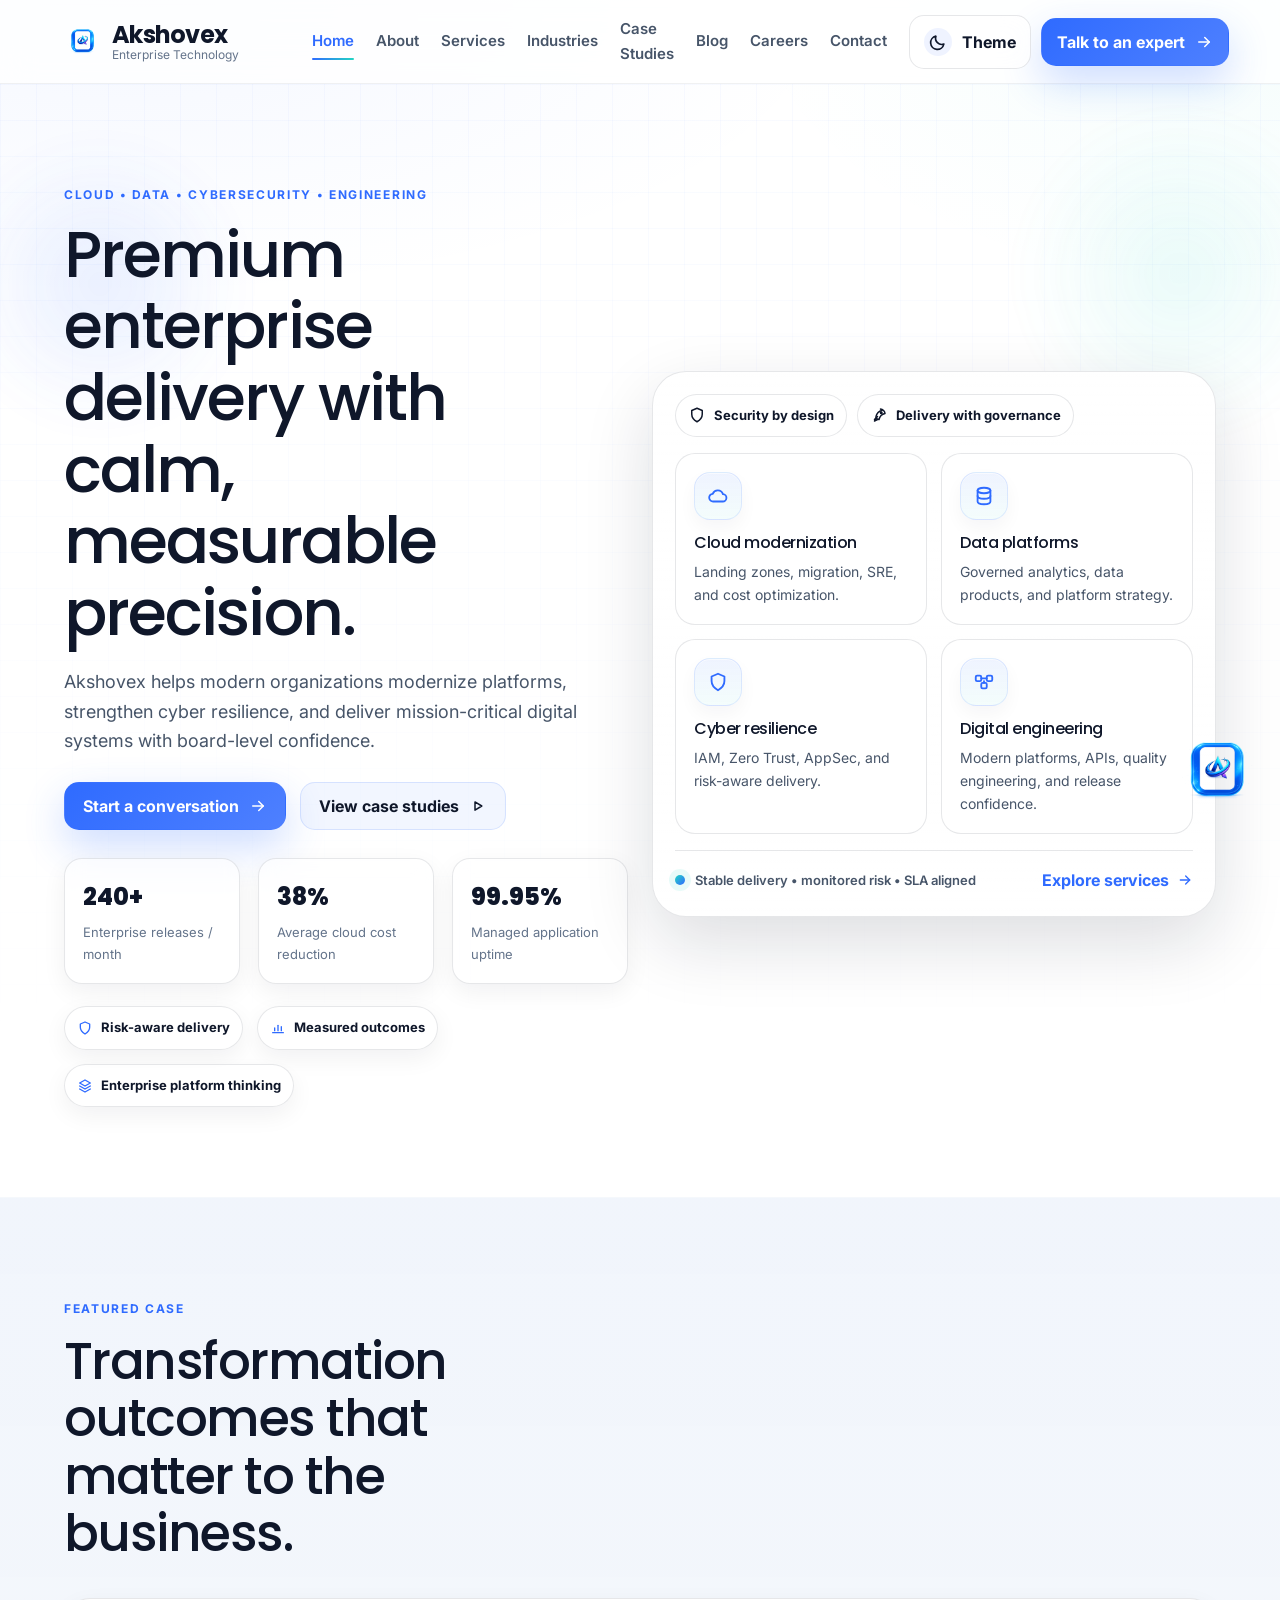
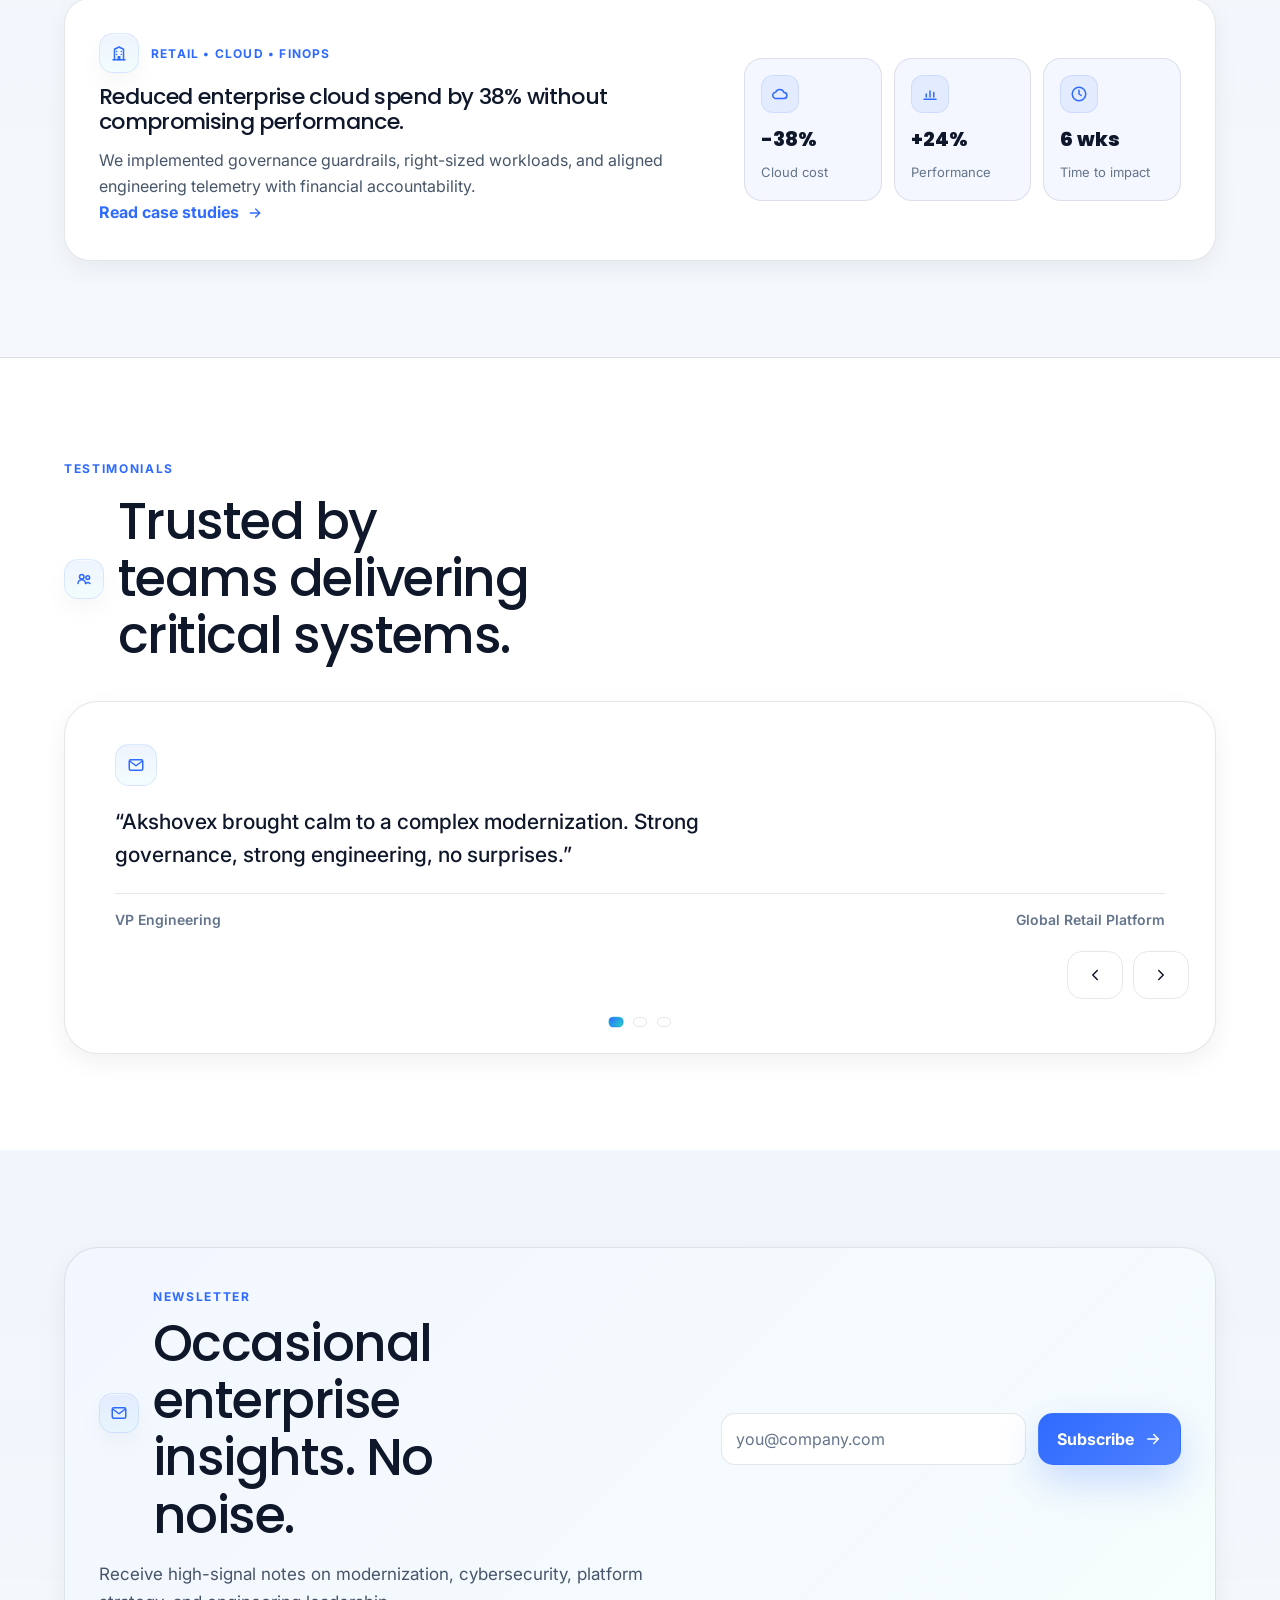
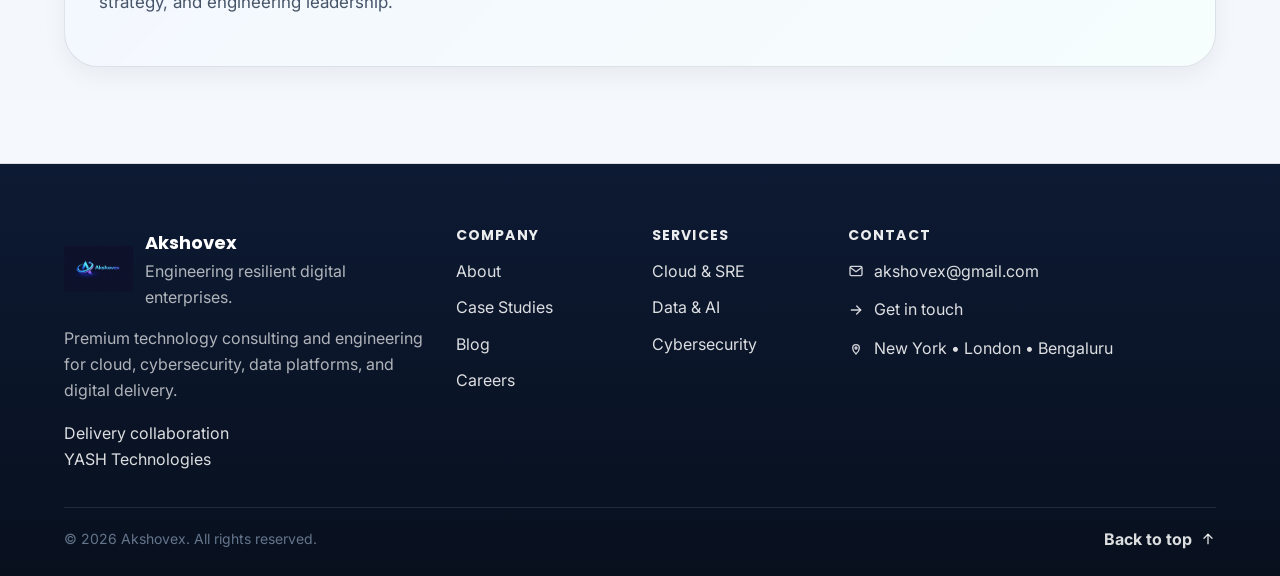
==== commit 46ed85a3: "Update index.html" ====
--- a/index.html
+++ b/index.html
@@ -726,10 +726,12 @@
       </div>
     </div>
 
-    <div class="footer-collab-strip">
-      <span class="footer-collab-strip__label">Delivery collaboration</span>
-      <span class="footer-collab-strip__name">YASH Technologies</span>
-    </div>
+<div class="footer-collab">
+  <span class="footer-collab__label">Delivery collaboration</span>
+  <div class="footer-collab__brand">
+    <span class="footer-collab__name">YASH Technologies</span>
+  </div>
+</div>
 
     <div class="site-footer__bottom">
       <small>© <span id="year"></span> Akshovex. All rights reserved.</small>
--- a/main.css
+++ b/main.css
@@ -2411,101 +2411,22 @@
     width: 100%;
   }
 }
-<footer class="site-footer" aria-label="Footer">
-  <div class="container">
-    <div class="row gy-4">
-
-      <!-- Brand -->
-      <div class="col-lg-4">
-        <div class="footer-brand">
-          <div class="footer-brand__top">
-            <span class="brand__mark">
-              <img src="logo-full.png" alt="Akshovex logo">
-            </span>
-
-            <div>
-              <div class="footer-brand__name">Akshovex</div>
-              <div class="footer-brand__tag">Engineering resilient digital enterprises.</div>
-            </div>
-          </div>
-
-          <p class="footer-brand__text">
-            Premium technology consulting and engineering for cloud, cybersecurity, data platforms, and digital delivery.
-          </p>
-        </div>
-      </div>
-
-      <!-- Company -->
-      <div class="col-6 col-lg-2">
-        <h3 class="footer-title">Company</h3>
-        <ul class="footer-list">
-          <li><a href="about.html">About</a></li>
-          <li><a href="case-studies.html">Case Studies</a></li>
-          <li><a href="blog.html">Blog</a></li>
-
-          <!-- Careers + inline collaboration -->
-          <li class="footer-careers-collab">
-            <a href="careers.html">Careers</a>
-            <span class="footer-collab-badge">YASH Technologies</span>
-          </li>
-        </ul>
-      </div>
-
-      <!-- Services -->
-      <div class="col-6 col-lg-2">
-        <h3 class="footer-title">Services</h3>
-        <ul class="footer-list">
-          <li><a href="services.html">Cloud &amp; SRE</a></li>
-          <li><a href="services.html">Data &amp; AI</a></li>
-          <li><a href="services.html">Cybersecurity</a></li>
-        </ul>
-      </div>
-
-      <!-- Contact -->
-      <div class="col-lg-4">
-        <h3 class="footer-title">Contact</h3>
-        <ul class="footer-list footer-contact-list">
-          <li>
-            <a href="mailto:akshovex@gmail.com">
-              <svg class="icon icon--sm" aria-hidden="true">
-                <use href="#icon-mail"></use>
-              </svg>
-              <span>akshovex@gmail.com</span>
-            </a>
-          </li>
-
-          <li>
-            <a href="contact.html">
-              <svg class="icon icon--sm" aria-hidden="true">
-                <use href="#icon-arrow"></use>
-              </svg>
-              <span>Get in touch</span>
-            </a>
-          </li>
-
-          <li>
-            <span class="footer-contact-item">
-              <svg class="icon icon--sm" aria-hidden="true">
-                <use href="#icon-location"></use>
-              </svg>
-              <span>New York • London • Bengaluru</span>
-            </span>
-          </li>
-        </ul>
-      </div>
-
-    </div>
-
-    <!-- Bottom -->
-    <div class="site-footer__bottom">
-      <small>© <span id="year"></span> Akshovex. All rights reserved.</small>
-
-      <a class="text-link" href="#top">
-        Back to top
-        <svg class="icon icon--sm" aria-hidden="true">
-          <use href="#icon-arrow-up"></use>
-        </svg>
-      </a>
-    </div>
-  </div>
-</footer>
+.footer-collab-strip {
+  margin-top: 30px;
+  padding: 16px 0;
+
+  display: flex;
+  justify-content: center;
+  align-items: center;
+  gap: 10px;
+
+  font-size: 15px;
+  color: rgba(255,255,255,0.85);
+
+  border-top: 1px solid rgba(255,255,255,0.08);
+}
+
+.footer-collab-strip strong {
+  font-weight: 600;
+  color: #ffffff;
+}
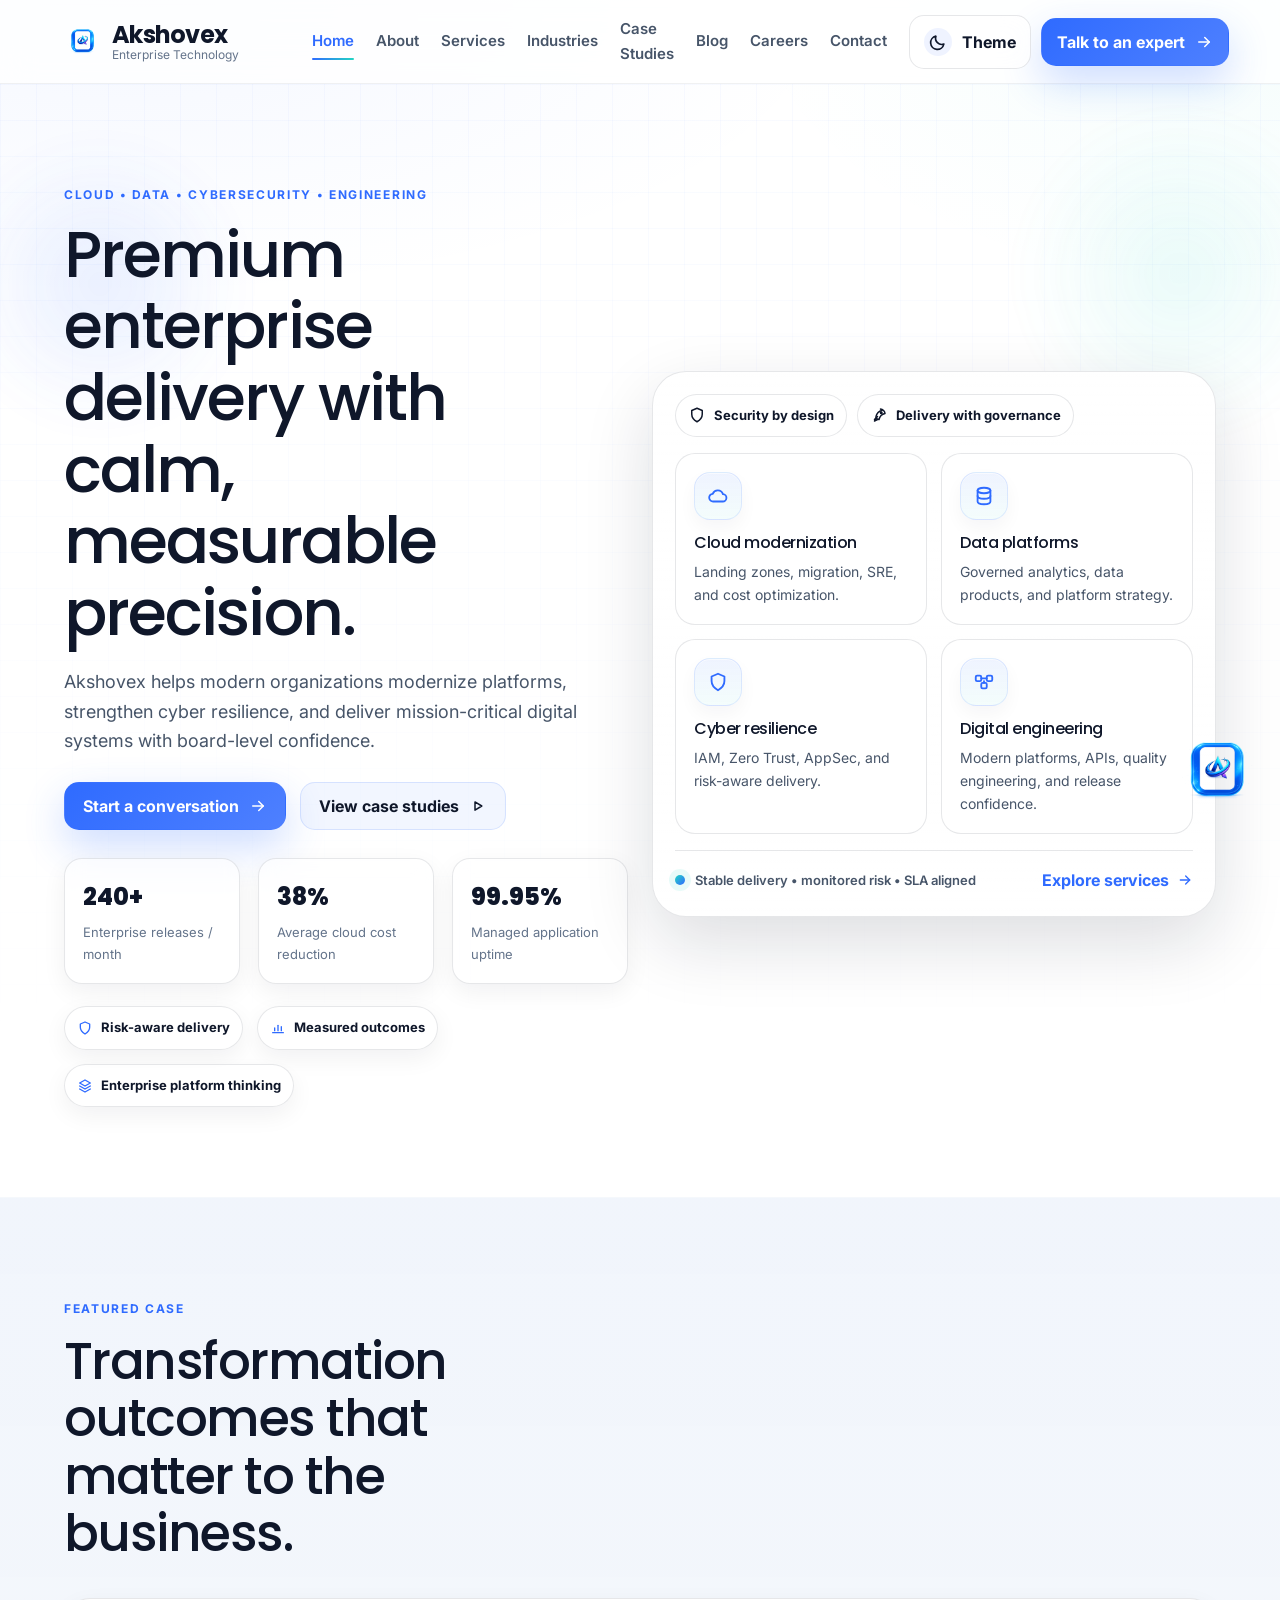
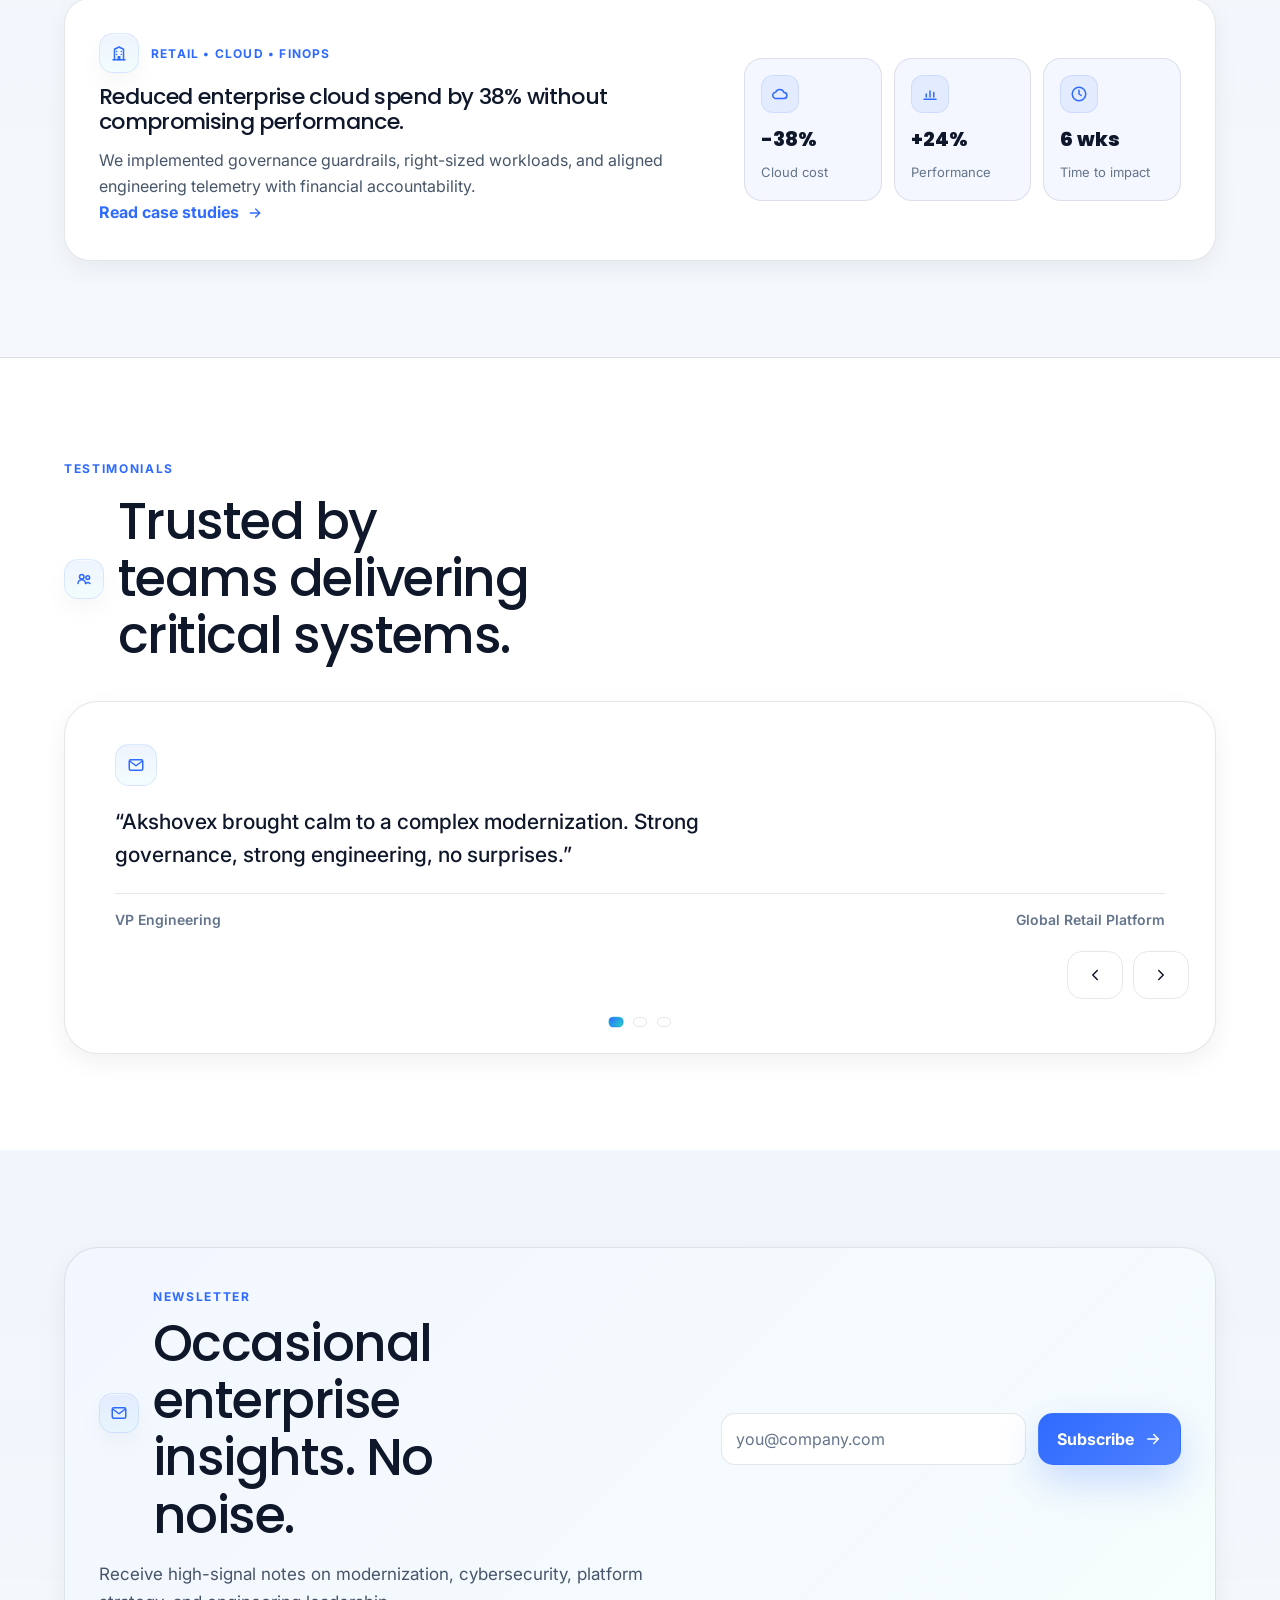
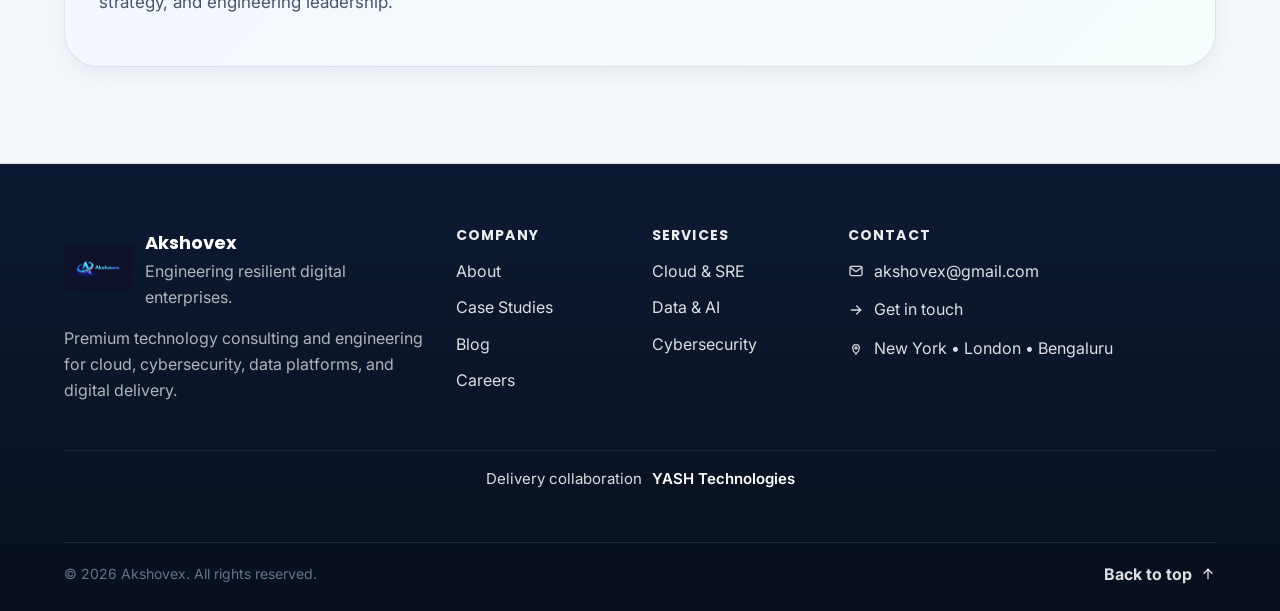
==== commit 469ced5a: "Update index.html" ====
--- a/index.html
+++ b/index.html
@@ -651,7 +651,6 @@
       </div>
     </section>
   </main>
-
 <footer class="site-footer" aria-label="Footer">
   <div class="container">
     <div class="row gy-4">
@@ -726,12 +725,10 @@
       </div>
     </div>
 
-<div class="footer-collab">
-  <span class="footer-collab__label">Delivery collaboration</span>
-  <div class="footer-collab__brand">
-    <span class="footer-collab__name">YASH Technologies</span>
-  </div>
-</div>
+    <div class="footer-collab-strip">
+      <span>Delivery collaboration</span>
+      <strong>YASH Technologies</strong>
+    </div>
 
     <div class="site-footer__bottom">
       <small>© <span id="year"></span> Akshovex. All rights reserved.</small>
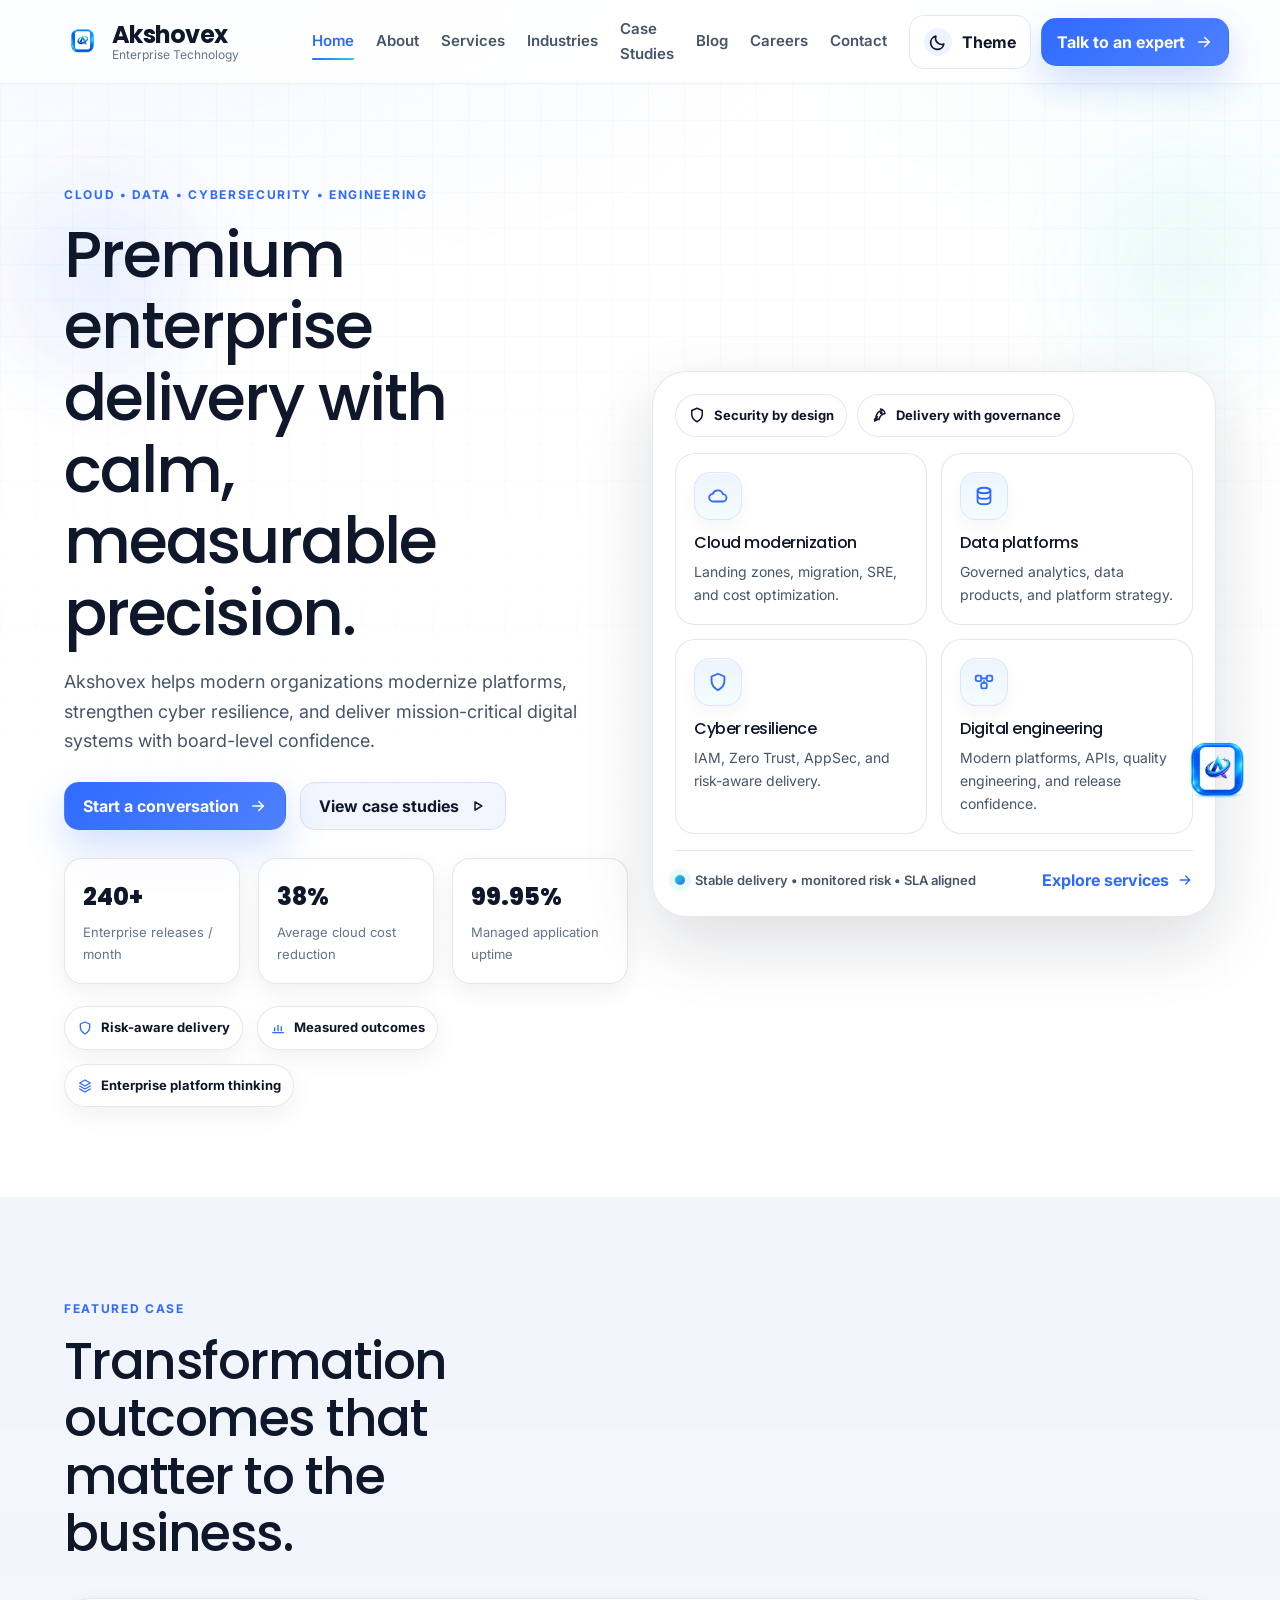
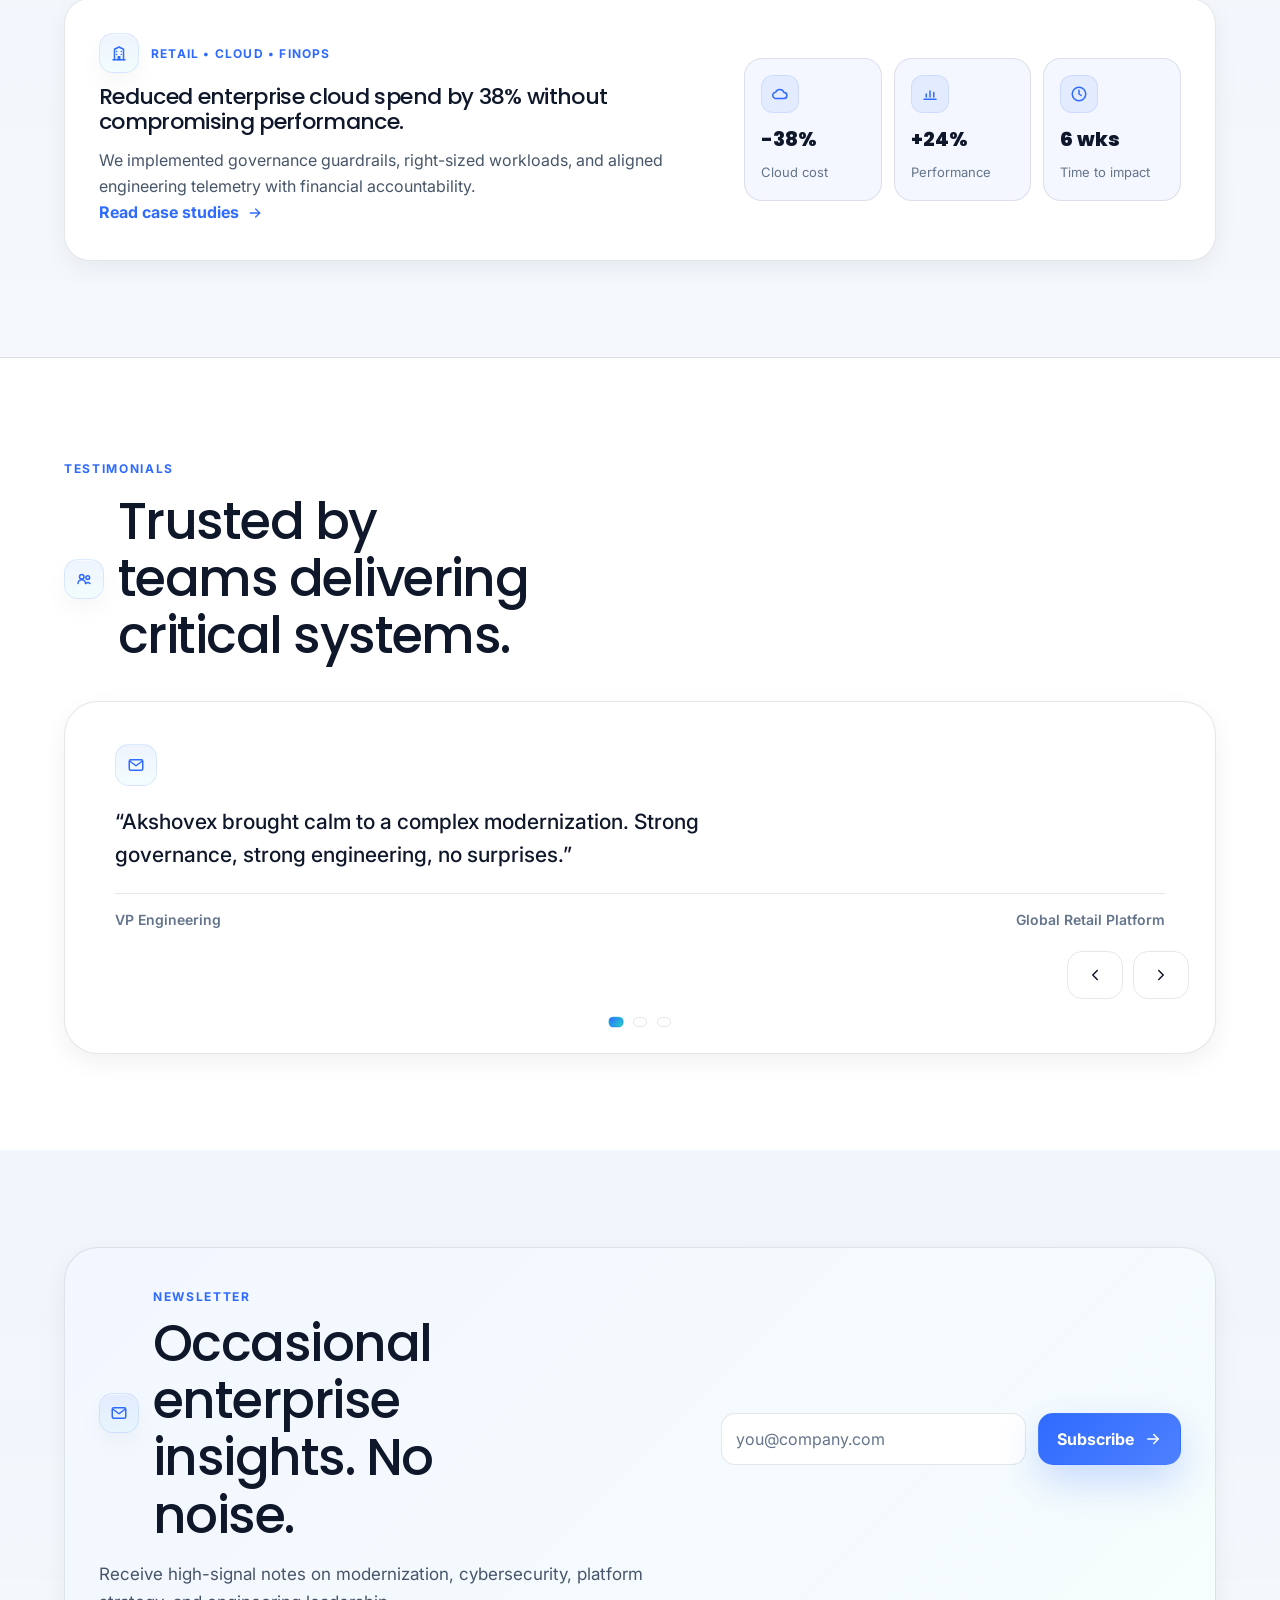
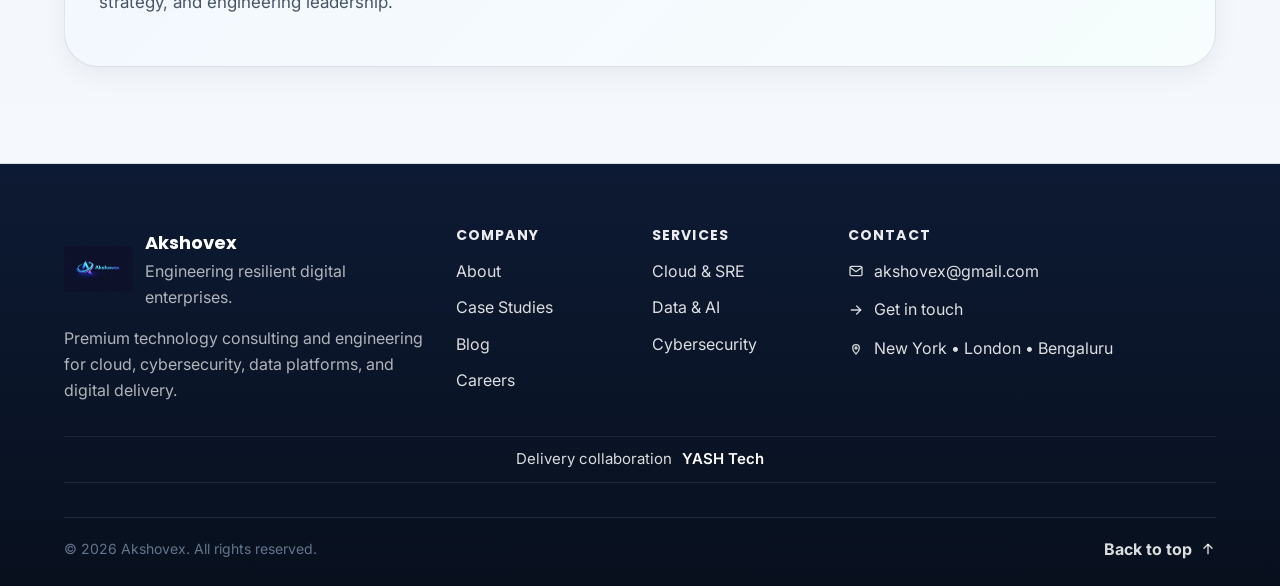
==== commit d20c989b: "Update index.html" ====
--- a/index.html
+++ b/index.html
@@ -727,7 +727,7 @@
 
     <div class="footer-collab-strip">
       <span>Delivery collaboration</span>
-      <strong>YASH Technologies</strong>
+      <strong>YASH Tech</strong>
     </div>
 
     <div class="site-footer__bottom">
--- a/main.css
+++ b/main.css
@@ -2412,21 +2412,27 @@
   }
 }
 .footer-collab-strip {
-  margin-top: 30px;
-  padding: 16px 0;
-
+  margin-top: 16px;
+  padding: 10px 0;
+  border-top: 1px solid rgba(255, 255, 255, 0.08);
+  border-bottom: 1px solid rgba(255, 255, 255, 0.08);
   display: flex;
   justify-content: center;
   align-items: center;
   gap: 10px;
-
   font-size: 15px;
-  color: rgba(255,255,255,0.85);
-
-  border-top: 1px solid rgba(255,255,255,0.08);
+  color: rgba(255, 255, 255, 0.85);
 }
 
 .footer-collab-strip strong {
   font-weight: 600;
   color: #ffffff;
 }
+
+@media (max-width: 767px) {
+  .footer-collab-strip {
+    flex-direction: column;
+    gap: 6px;
+    text-align: center;
+  }
+}
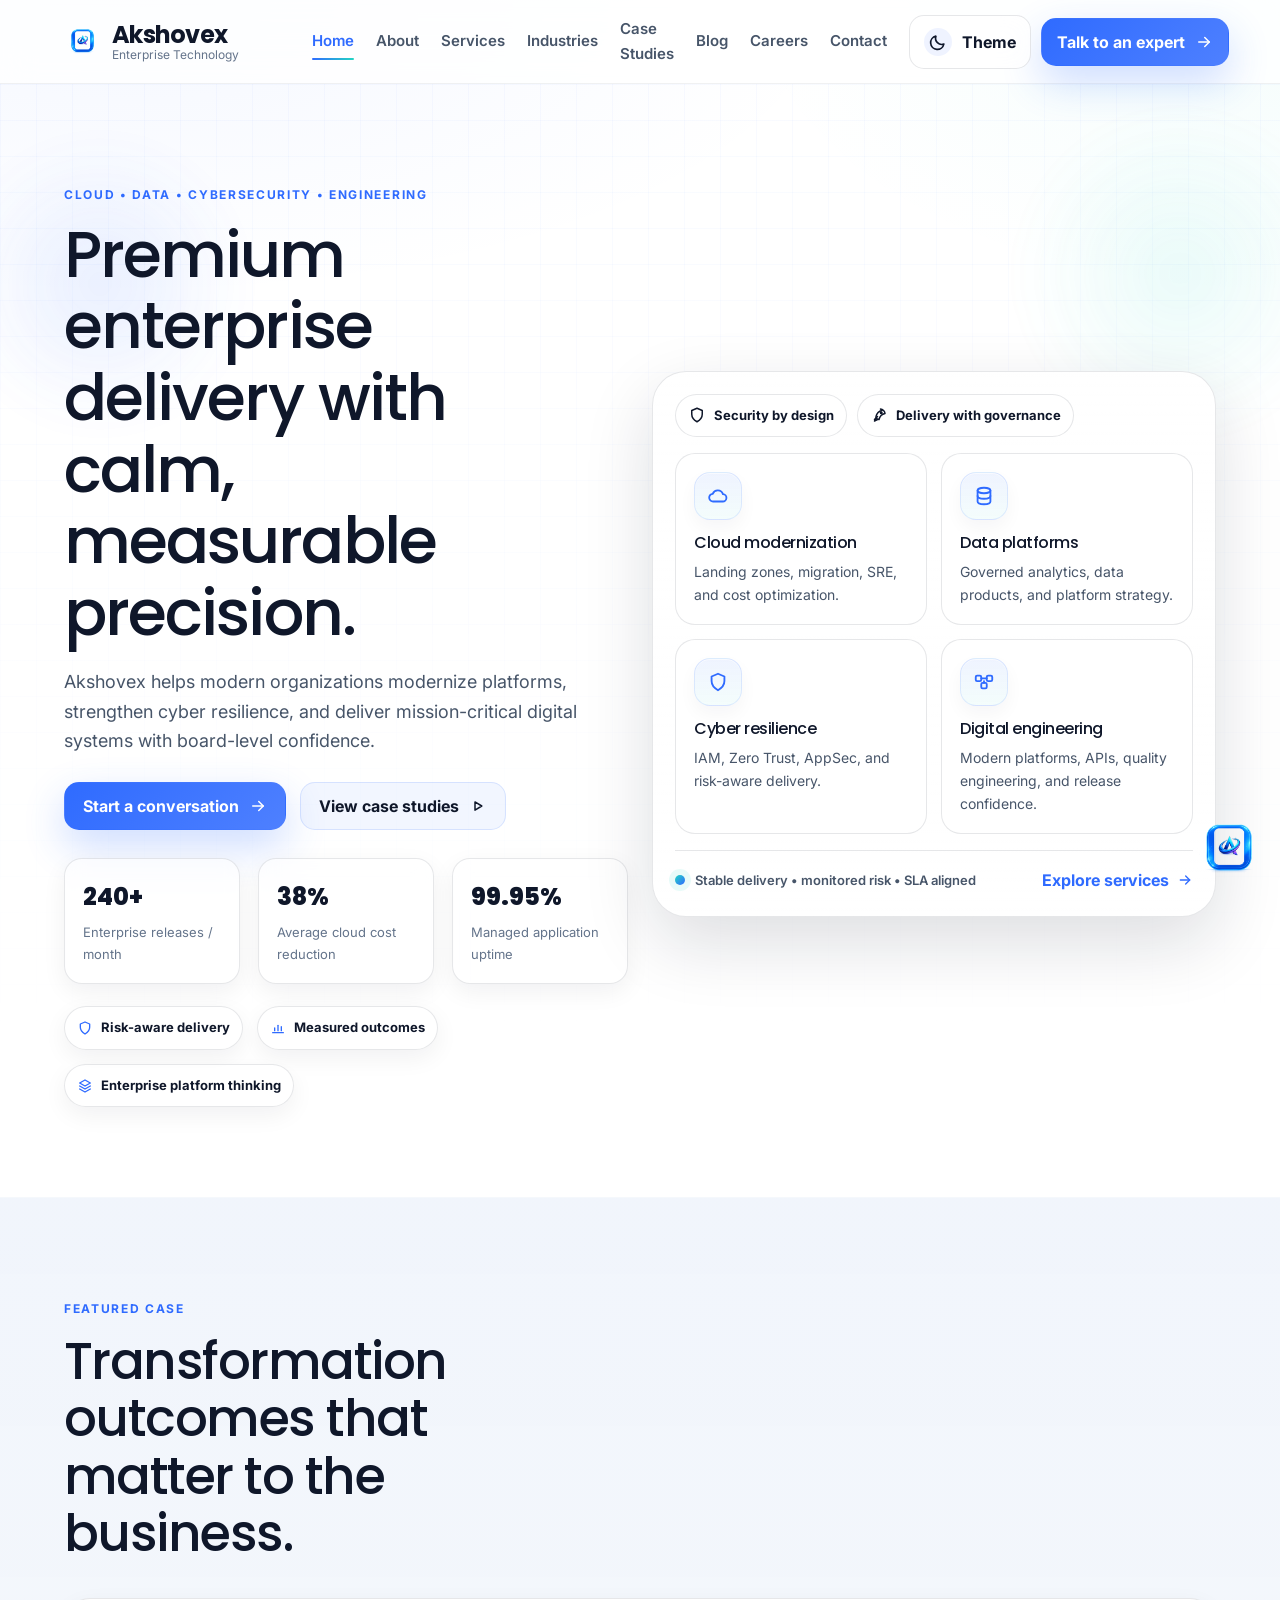
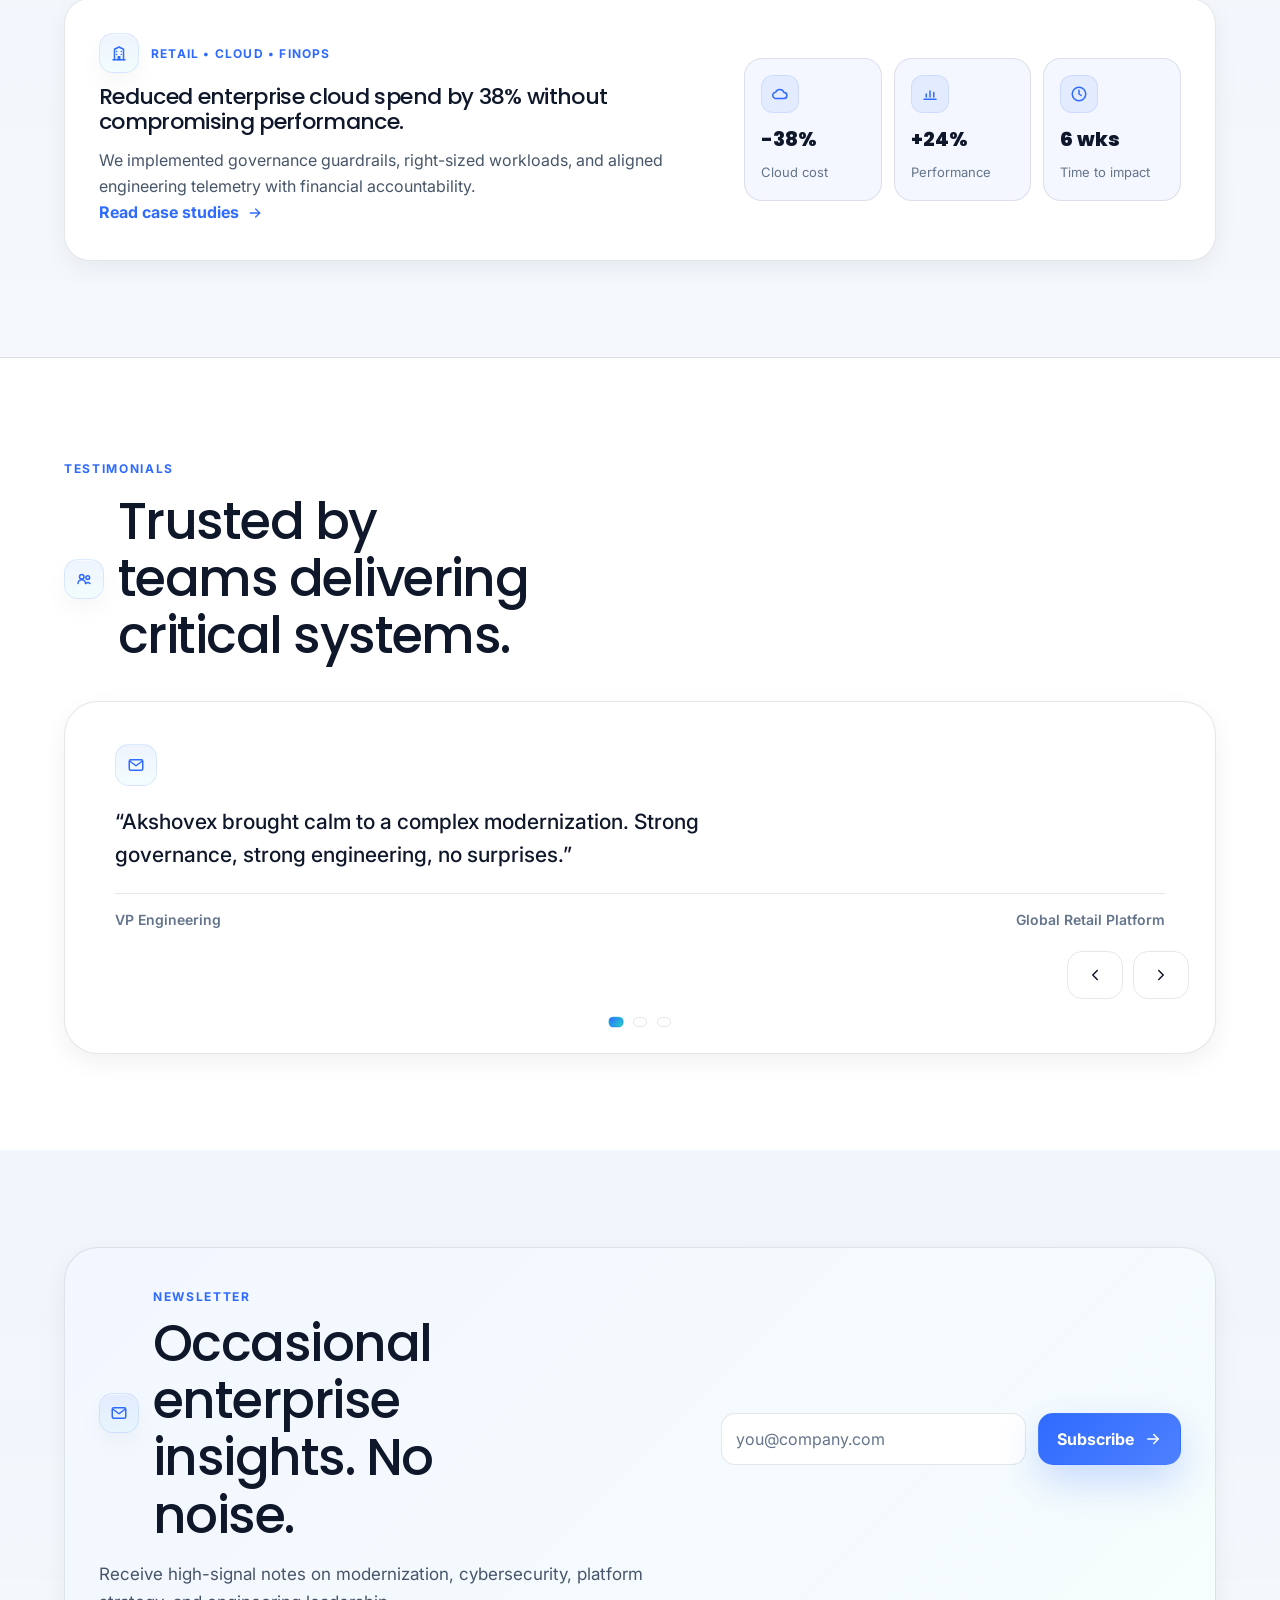
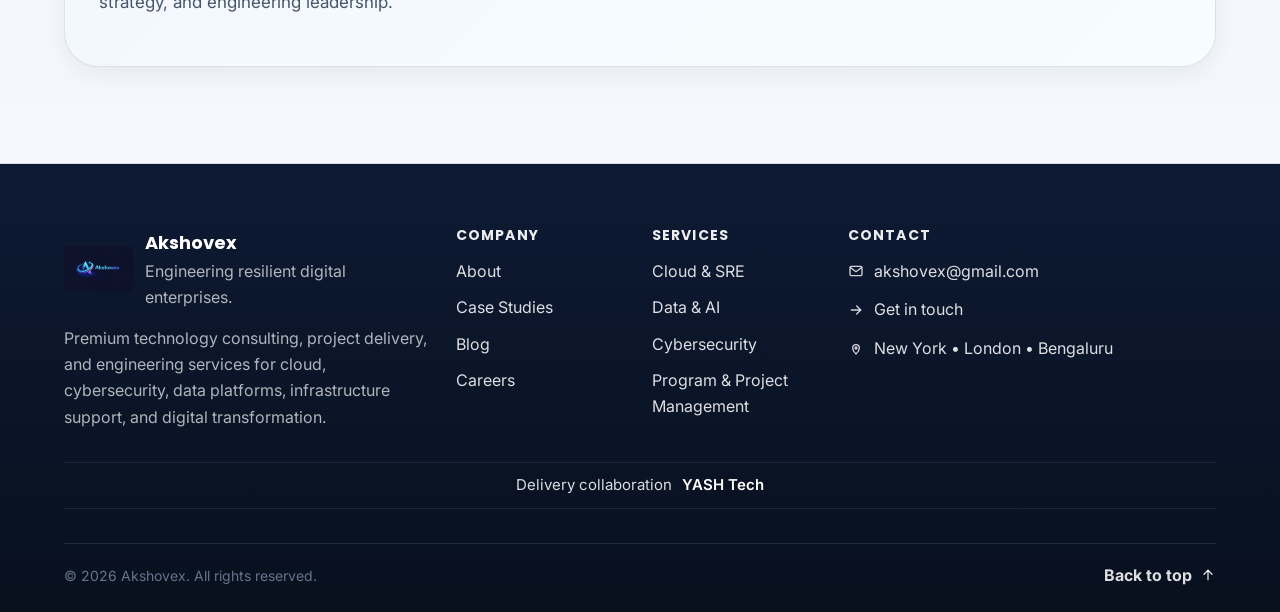
==== commit d8bc22f6: "Update index.html" ====
--- a/index.html
+++ b/index.html
@@ -668,7 +668,8 @@
           </div>
 
           <p class="footer-brand__text">
-            Premium technology consulting and engineering for cloud, cybersecurity, data platforms, and digital delivery.
+            Premium technology consulting, project delivery, and engineering services for cloud,
+            cybersecurity, data platforms, infrastructure support, and digital transformation.
           </p>
         </div>
       </div>
@@ -689,6 +690,7 @@
           <li><a href="services.html">Cloud &amp; SRE</a></li>
           <li><a href="services.html">Data &amp; AI</a></li>
           <li><a href="services.html">Cybersecurity</a></li>
+          <li><a href="services.html">Program &amp; Project Management</a></li>
         </ul>
       </div>
 
@@ -741,7 +743,6 @@
     </div>
   </div>
 </footer>
-
   <!-- Ask Akshovex Chatbot -->
   <button
     class="ak-chatbot-toggle"
--- a/main.css
+++ b/main.css
@@ -1753,10 +1753,15 @@
    Enterprise branded assistant
    ========================================================= */
 
+/* =========================================================
+   EASYDAISY CHATBOT
+   Enterprise branded assistant
+   ========================================================= */
+
 .ak-chatbot-toggle {
   position: fixed;
   right: 22px;
-  bottom: 88px;
+  bottom: 20px; /* changed from 88px */
   width: 84px;
   height: 84px;
   padding: 0;
@@ -1767,7 +1772,7 @@
   align-items: center;
   justify-content: center;
   box-shadow: none;
-  z-index: 1300;
+  z-index: 1200; /* lower than chat window */
   transition: transform var(--transition-fast), filter var(--transition-fast);
 }
 
@@ -1801,7 +1806,7 @@
 .ak-chatbot {
   position: fixed;
   right: 22px;
-  bottom: 160px;
+  bottom: 110px;
   width: 360px;
   max-width: calc(100vw - 24px);
   border-radius: 24px;
@@ -1809,7 +1814,7 @@
   border: 1px solid var(--border);
   box-shadow: var(--shadow-lg);
   overflow: hidden;
-  z-index: 1299;
+  z-index: 1400; /* higher than toggle */
   opacity: 0;
   visibility: hidden;
   transform: translateY(16px);
@@ -1994,23 +1999,117 @@
 
 /* MOBILE */
 
-@media (max-width: 575px) {
+/* ================= CHATBOT TABLET + MOBILE FIXED ================= */
+
+@media (max-width: 767px) {
+
   .ak-chatbot {
     right: 12px;
-    bottom: 140px;
-    width: calc(100vw - 24px);
+    left: 12px;
+    bottom: 110px;
+    width: auto;
+    max-width: none;
+    max-height: calc(100vh - 170px);
+    border-radius: 22px;
+    z-index: 1400;
+  }
+
+  .ak-chatbot__body {
+    max-height: 260px;
+    overflow-y: auto;
+  }
+
+  .ak-chatbot__quick {
+    display: flex;
+    flex-wrap: wrap;
+    gap: 8px;
+    padding: 12px 14px;
+  }
+
+  .ak-chatbot__chip {
+    font-size: 11px;
+    padding: 8px 12px;
+  }
+
+  .ak-chatbot__form {
+    display: flex;
+    gap: 8px;
+    padding: 12px;
+    border-top: 1px solid var(--border);
+  }
+
+  .ak-chatbot__input {
+    flex: 1;
+    min-width: 0;
+    font-size: 14px;
+    padding: 10px 12px;
+  }
+
+  .ak-chatbot__send {
+    padding: 10px 14px;
+    font-size: 14px;
+    flex-shrink: 0;
+    border-radius: 12px;
   }
 
   .ak-chatbot-toggle {
+    position: fixed;
+    right: 12px;
+    bottom: 12px;
+    width: 68px;
+    height: 68px;
+    z-index: 1200;
+  }
+
+  .ak-chatbot-toggle__logo {
+    width: 68px;
+    height: 68px;
+  }
+}
+
+/* EXTRA SMALL DEVICES */
+
+@media (max-width: 420px) {
+  .ak-chatbot__bubble {
+    max-width: 100%;
+  }
+
+  .ak-chatbot__quick {
+    justify-content: flex-start;
+  }
+
+  .ak-chatbot__send {
+    padding: 10px 12px;
+    font-size: 13px;
+  }
+}
+  /* FLOATING BUTTON (fixed position) */
+  .ak-chatbot-toggle {
+    position: fixed;
     right: 16px;
-    bottom: 76px;
-    width: 76px;
-    height: 76px;
+    bottom: 16px;
+    width: 72px;
+    height: 72px;
+    z-index: 1200;
   }
 
   .ak-chatbot-toggle__logo {
-    width: 76px;
-    height: 76px;
+    width: 72px;
+    height: 72px;
+  }
+}
+
+
+/* EXTRA SMALL DEVICES POLISH */
+
+@media (max-width: 420px) {
+
+  .ak-chatbot__bubble {
+    max-width: 100%;
+  }
+
+  .ak-chatbot__quick {
+    justify-content: flex-start;
   }
 }
 /* =========================================================
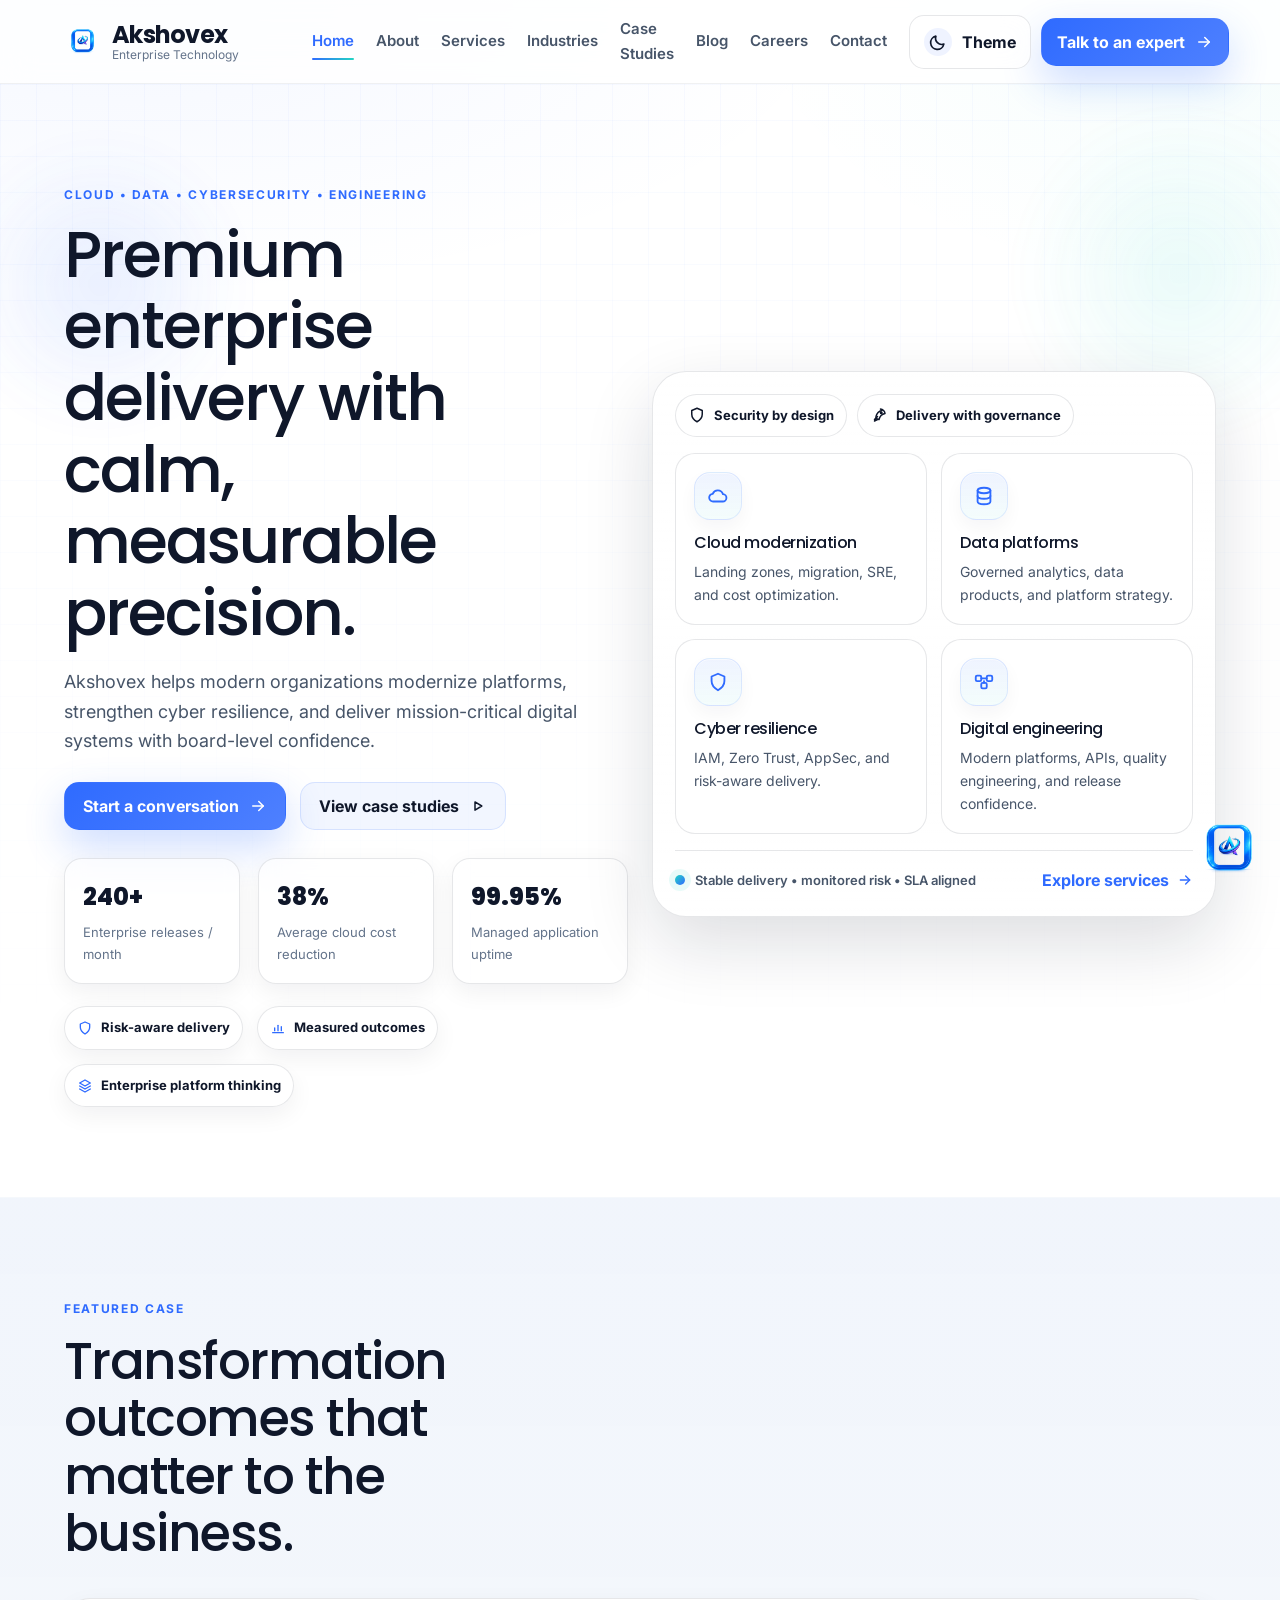
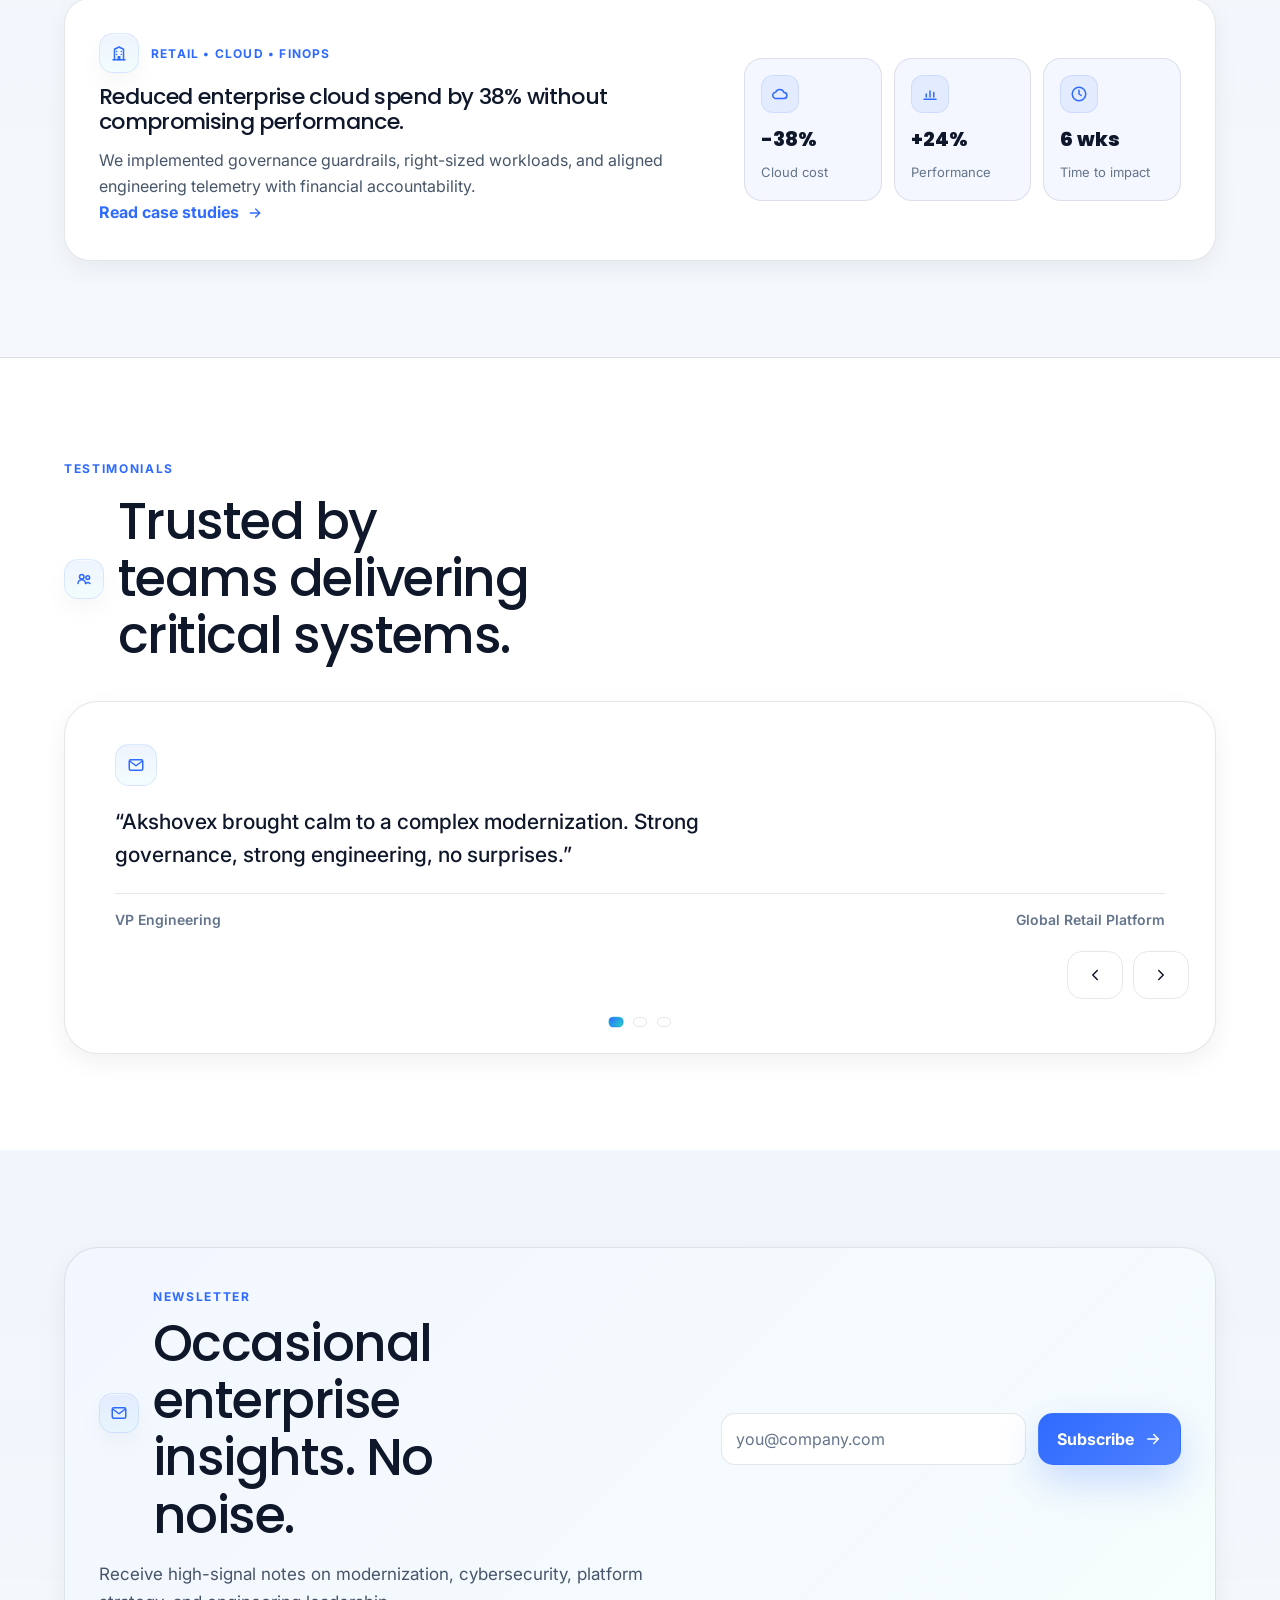
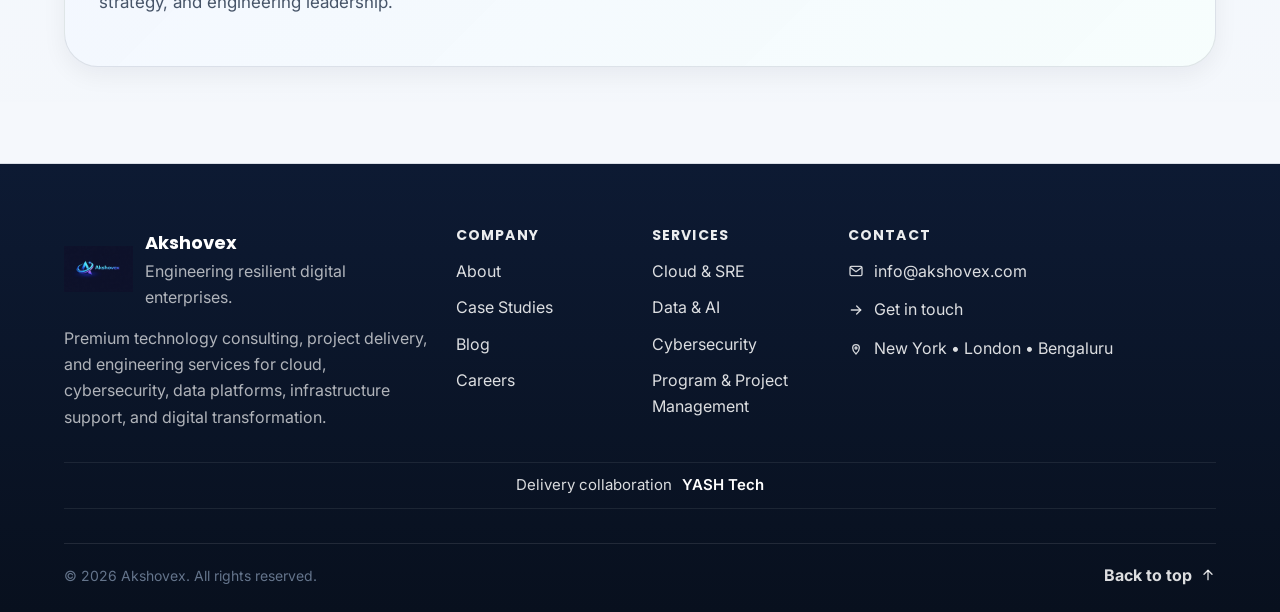
==== commit 3f416656: "Update index.html" ====
--- a/index.html
+++ b/index.html
@@ -698,11 +698,11 @@
         <h3 class="footer-title">Contact</h3>
         <ul class="footer-list footer-contact-list">
           <li>
-            <a href="mailto:akshovex@gmail.com">
+            <a href="mailto:info@akshovex.com">
               <svg class="icon icon--sm" aria-hidden="true">
                 <use href="#icon-mail"></use>
               </svg>
-              <span>akshovex@gmail.com</span>
+              <span>info@akshovex.com</span>
             </a>
           </li>
 
